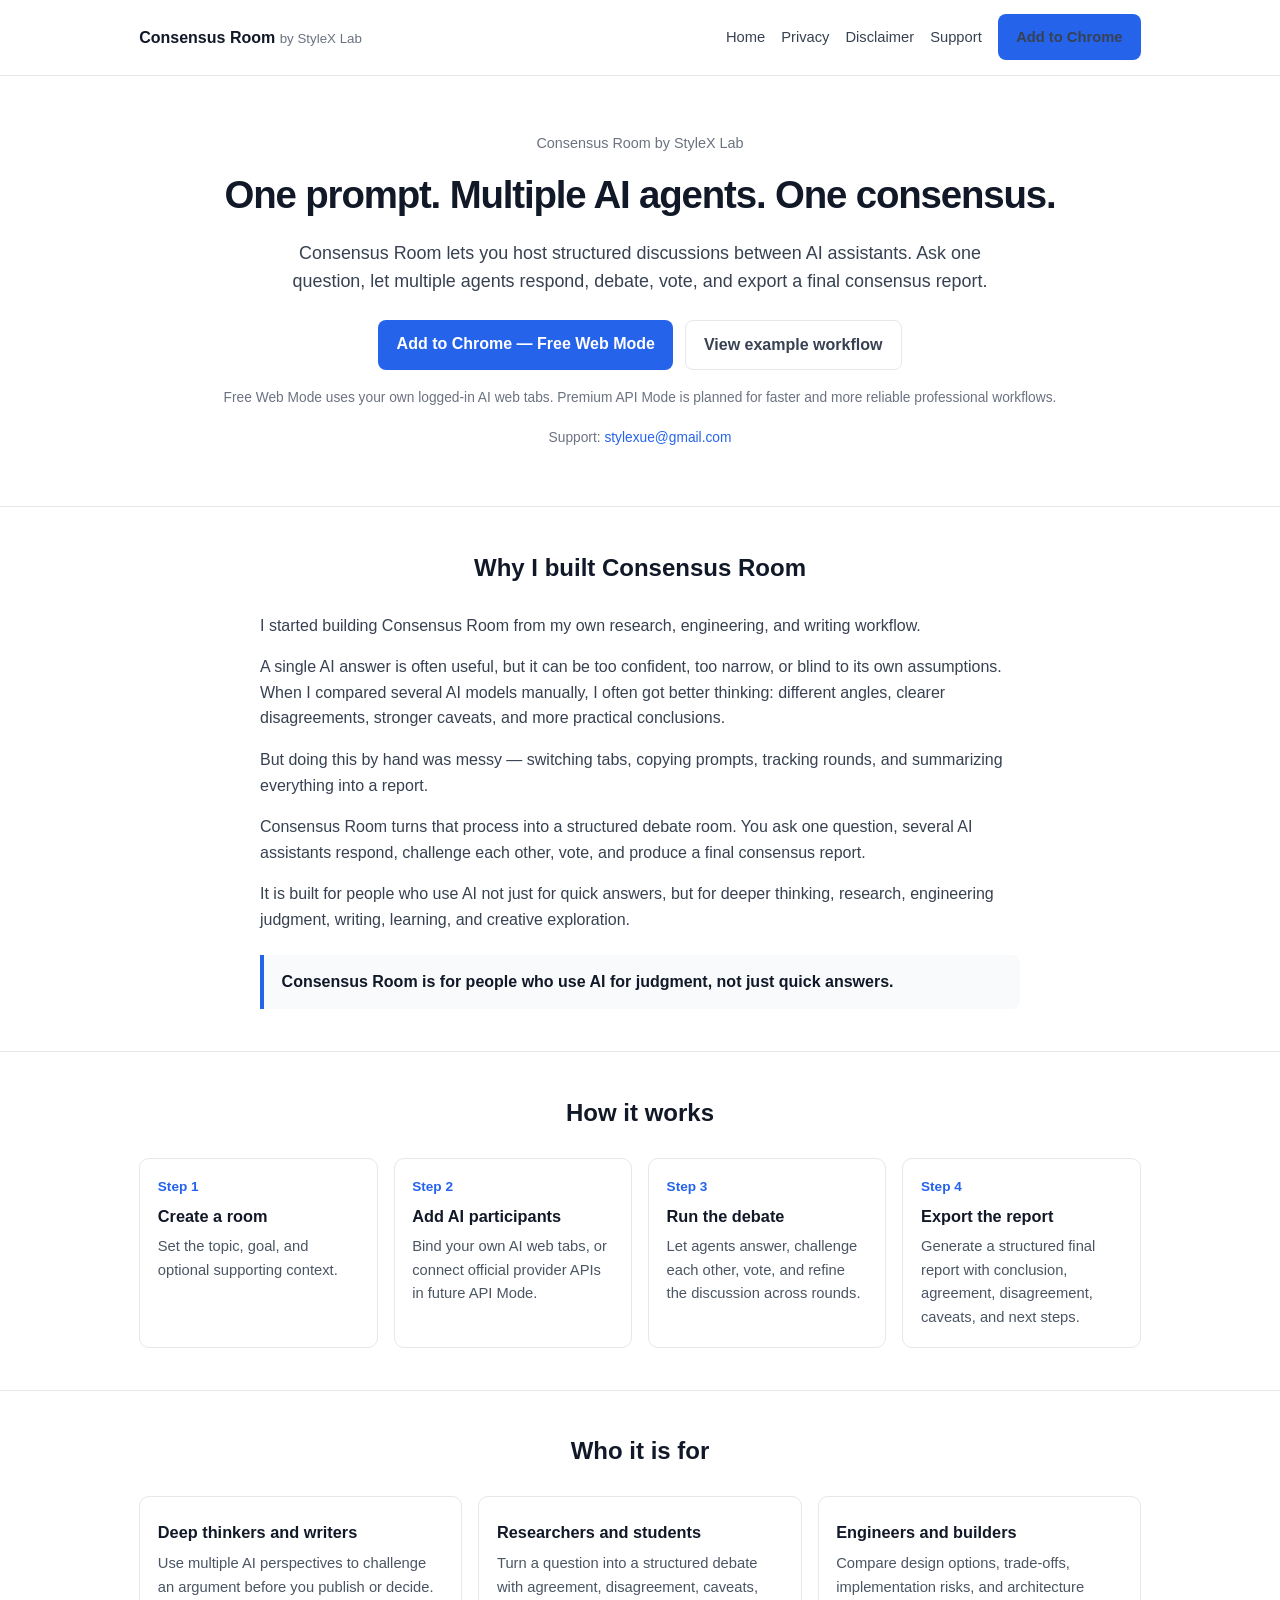
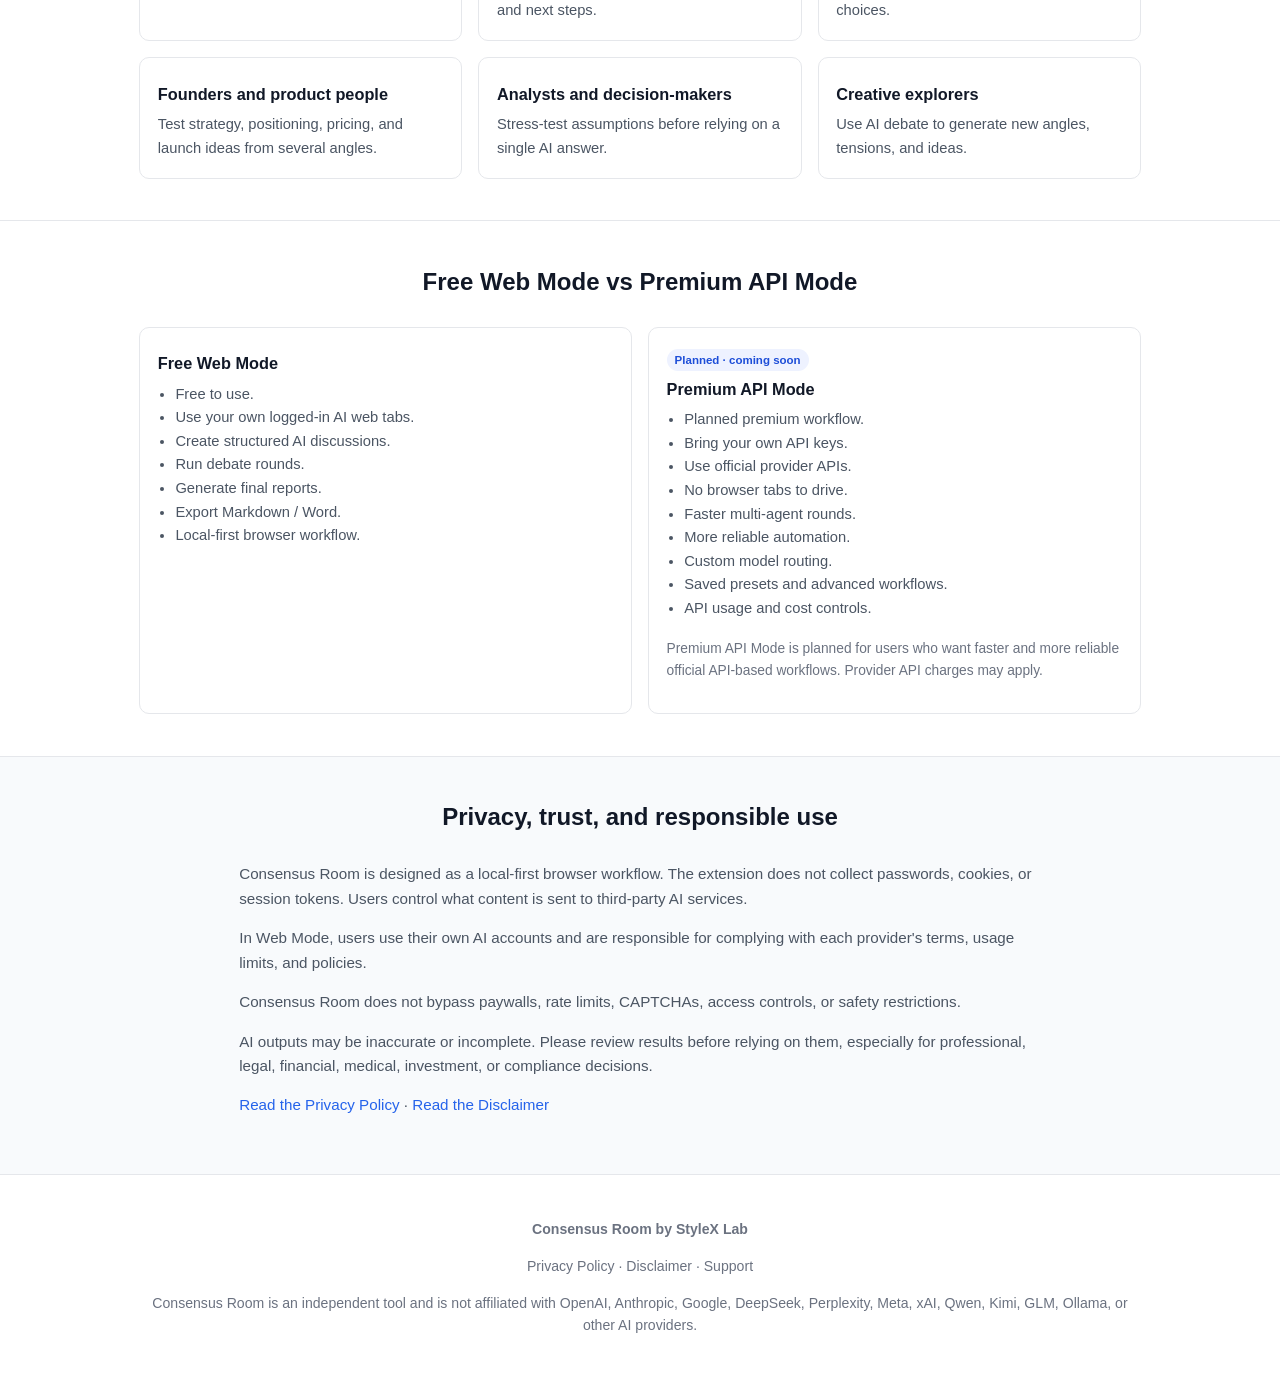
==== index.html @ a2f8353d "Add Consensus Room static homepage" ====
<!doctype html><html lang="en"><head><meta charset="utf-8"><meta name="viewport" content="width=device-width,initial-scale=1"><title>Consensus Room — One prompt. Multiple AI agents. One consensus.</title><meta name="description" content="Consensus Room lets you host structured discussions between AI assistants and export a final consensus report."><style>:root{--blue:#2563eb;--ink:#111827;--muted:#6b7280;--line:#e5e7eb;--bg:#f8fafc}*{box-sizing:border-box}body{font-family:-apple-system,BlinkMacSystemFont,'Segoe UI',Roboto,Arial,sans-serif;margin:0;color:var(--ink);background:#fff;line-height:1.6}.wrap{max-width:1040px;margin:0 auto;padding:0 1.2rem}a{color:var(--blue);text-decoration:none}.btn{display:inline-block;border-radius:8px;padding:.7rem 1.15rem;font-weight:650}.btn-primary{background:var(--blue);color:#fff}.btn-secondary{border:1px solid var(--line);color:#374151;background:#fff}header{border-bottom:1px solid var(--line);background:#fff;position:sticky;top:0;z-index:10}header .wrap{display:flex;justify-content:space-between;align-items:center;padding-top:.9rem;padding-bottom:.9rem}.brand{font-weight:750}.brand small{font-weight:400;color:var(--muted)}.nav{display:flex;gap:1rem;align-items:center}.nav a{font-size:.92rem;color:#374151}.hero{text-align:center;padding:3.5rem 0 2.7rem}.label{color:var(--muted);font-size:.9rem}.hero h1{font-size:2.4rem;letter-spacing:-.03em;margin:.6rem 0 .8rem}.sub{font-size:1.12rem;color:#374151;max-width:700px;margin:0 auto 1.5rem}.cta-row{display:flex;gap:.7rem;justify-content:center;flex-wrap:wrap}.fineprint{font-size:.86rem;color:var(--muted);margin-top:1.1rem}section{padding:2.6rem 0;border-top:1px solid var(--line)}h2{text-align:center;font-size:1.5rem;margin:0 0 1.6rem}.prose{max-width:760px;margin:0 auto}.prose p{color:#374151;margin:0 0 1rem}.highlight{border-left:4px solid var(--blue);background:var(--bg);padding:.9rem 1.1rem;border-radius:0 8px 8px 0;font-weight:650;max-width:760px;margin:1.4rem auto 0}.grid{display:grid;gap:1rem}.grid-4{grid-template-columns:repeat(4,1fr)}.grid-3{grid-template-columns:repeat(3,1fr)}.grid-2{grid-template-columns:repeat(2,1fr)}.card,.plan{border:1px solid var(--line);border-radius:10px;padding:1.1rem;background:#fff}.step{color:var(--blue);font-weight:750;font-size:.85rem}.card h3,.plan h3{margin:.3rem 0 .4rem;font-size:1.02rem}.card p{margin:0;color:#4b5563;font-size:.92rem}.plan ul{margin:.4rem 0 0;padding-left:1.1rem;color:#4b5563;font-size:.92rem}.tag{display:inline-block;font-size:.72rem;font-weight:750;padding:.12rem .5rem;border-radius:999px;background:#eef2ff;color:#1d4ed8}.trust{background:var(--bg)}.trust .wrap{max-width:840px}.trust p{color:#4b5563;font-size:.95rem}footer{border-top:1px solid var(--line);padding:1.8rem 0;color:var(--muted);font-size:.88rem;text-align:center}footer a{color:var(--muted)}@media(max-width:880px){.grid-4,.grid-3,.grid-2{grid-template-columns:1fr 1fr}.hero h1{font-size:1.9rem}}@media(max-width:560px){.grid-4,.grid-3,.grid-2{grid-template-columns:1fr}.nav a:not(.btn){display:none}}</style></head><body><header><div class="wrap"><div class="brand">Consensus Room <small>by StyleX Lab</small></div><nav class="nav"><a href="index.html#top">Home</a><a href="privacy.html">Privacy</a><a href="disclaimer.html">Disclaimer</a><a href="mailto:stylexue@gmail.com?subject=Consensus%20Room%20Support">Support</a><a class="btn btn-primary" href="#">Add to Chrome</a></nav></div></header><main id="top"><div class="hero"><div class="wrap"><div class="label">Consensus Room by StyleX Lab</div><h1>One prompt. Multiple AI agents. One consensus.</h1><p class="sub">Consensus Room lets you host structured discussions between AI assistants. Ask one question, let multiple agents respond, debate, vote, and export a final consensus report.</p><div class="cta-row"><a class="btn btn-primary" href="#">Add to Chrome — Free Web Mode</a><a class="btn btn-secondary" href="#plans">View example workflow</a></div><p class="fineprint">Free Web Mode uses your own logged-in AI web tabs. Premium API Mode is planned for faster and more reliable professional workflows.</p><p class="fineprint">Support: <a href="mailto:stylexue@gmail.com?subject=Consensus%20Room%20Support">stylexue@gmail.com</a></p></div></div><section id="why"><div class="wrap"><h2>Why I built Consensus Room</h2><div class="prose"><p>I started building Consensus Room from my own research, engineering, and writing workflow.</p><p>A single AI answer is often useful, but it can be too confident, too narrow, or blind to its own assumptions. When I compared several AI models manually, I often got better thinking: different angles, clearer disagreements, stronger caveats, and more practical conclusions.</p><p>But doing this by hand was messy — switching tabs, copying prompts, tracking rounds, and summarizing everything into a report.</p><p>Consensus Room turns that process into a structured debate room. You ask one question, several AI assistants respond, challenge each other, vote, and produce a final consensus report.</p><p>It is built for people who use AI not just for quick answers, but for deeper thinking, research, engineering judgment, writing, learning, and creative exploration.</p></div><p class="highlight">Consensus Room is for people who use AI for judgment, not just quick answers.</p></div></section><section id="how"><div class="wrap"><h2>How it works</h2><div class="grid grid-4"><div class="card"><div class="step">Step 1</div><h3>Create a room</h3><p>Set the topic, goal, and optional supporting context.</p></div><div class="card"><div class="step">Step 2</div><h3>Add AI participants</h3><p>Bind your own AI web tabs, or connect official provider APIs in future API Mode.</p></div><div class="card"><div class="step">Step 3</div><h3>Run the debate</h3><p>Let agents answer, challenge each other, vote, and refine the discussion across rounds.</p></div><div class="card"><div class="step">Step 4</div><h3>Export the report</h3><p>Generate a structured final report with conclusion, agreement, disagreement, caveats, and next steps.</p></div></div></div></section><section id="who"><div class="wrap"><h2>Who it is for</h2><div class="grid grid-3"><div class="card"><h3>Deep thinkers and writers</h3><p>Use multiple AI perspectives to challenge an argument before you publish or decide.</p></div><div class="card"><h3>Researchers and students</h3><p>Turn a question into a structured debate with agreement, disagreement, caveats, and next steps.</p></div><div class="card"><h3>Engineers and builders</h3><p>Compare design options, trade-offs, implementation risks, and architecture choices.</p></div><div class="card"><h3>Founders and product people</h3><p>Test strategy, positioning, pricing, and launch ideas from several angles.</p></div><div class="card"><h3>Analysts and decision-makers</h3><p>Stress-test assumptions before relying on a single AI answer.</p></div><div class="card"><h3>Creative explorers</h3><p>Use AI debate to generate new angles, tensions, and ideas.</p></div></div></div></section><section id="plans"><div class="wrap"><h2>Free Web Mode vs Premium API Mode</h2><div class="grid grid-2"><div class="plan"><h3>Free Web Mode</h3><ul><li>Free to use.</li><li>Use your own logged-in AI web tabs.</li><li>Create structured AI discussions.</li><li>Run debate rounds.</li><li>Generate final reports.</li><li>Export Markdown / Word.</li><li>Local-first browser workflow.</li></ul></div><div class="plan"><span class="tag">Planned · coming soon</span><h3>Premium API Mode</h3><ul><li>Planned premium workflow.</li><li>Bring your own API keys.</li><li>Use official provider APIs.</li><li>No browser tabs to drive.</li><li>Faster multi-agent rounds.</li><li>More reliable automation.</li><li>Custom model routing.</li><li>Saved presets and advanced workflows.</li><li>API usage and cost controls.</li></ul><p class="fineprint">Premium API Mode is planned for users who want faster and more reliable official API-based workflows. Provider API charges may apply.</p></div></div></div></section><section class="trust"><div class="wrap"><h2>Privacy, trust, and responsible use</h2><p>Consensus Room is designed as a local-first browser workflow. The extension does not collect passwords, cookies, or session tokens. Users control what content is sent to third-party AI services.</p><p>In Web Mode, users use their own AI accounts and are responsible for complying with each provider's terms, usage limits, and policies.</p><p>Consensus Room does not bypass paywalls, rate limits, CAPTCHAs, access controls, or safety restrictions.</p><p>AI outputs may be inaccurate or incomplete. Please review results before relying on them, especially for professional, legal, financial, medical, investment, or compliance decisions.</p><p><a href="privacy.html">Read the Privacy Policy</a> · <a href="disclaimer.html">Read the Disclaimer</a></p></div></section></main><footer><div class="wrap"><p><strong>Consensus Room by StyleX Lab</strong></p><p><a href="privacy.html">Privacy Policy</a> · <a href="disclaimer.html">Disclaimer</a> · <a href="mailto:stylexue@gmail.com?subject=Consensus%20Room%20Support">Support</a></p><p>Consensus Room is an independent tool and is not affiliated with OpenAI, Anthropic, Google, DeepSeek, Perplexity, Meta, xAI, Qwen, Kimi, GLM, Ollama, or other AI providers.</p></div></footer></body></html>
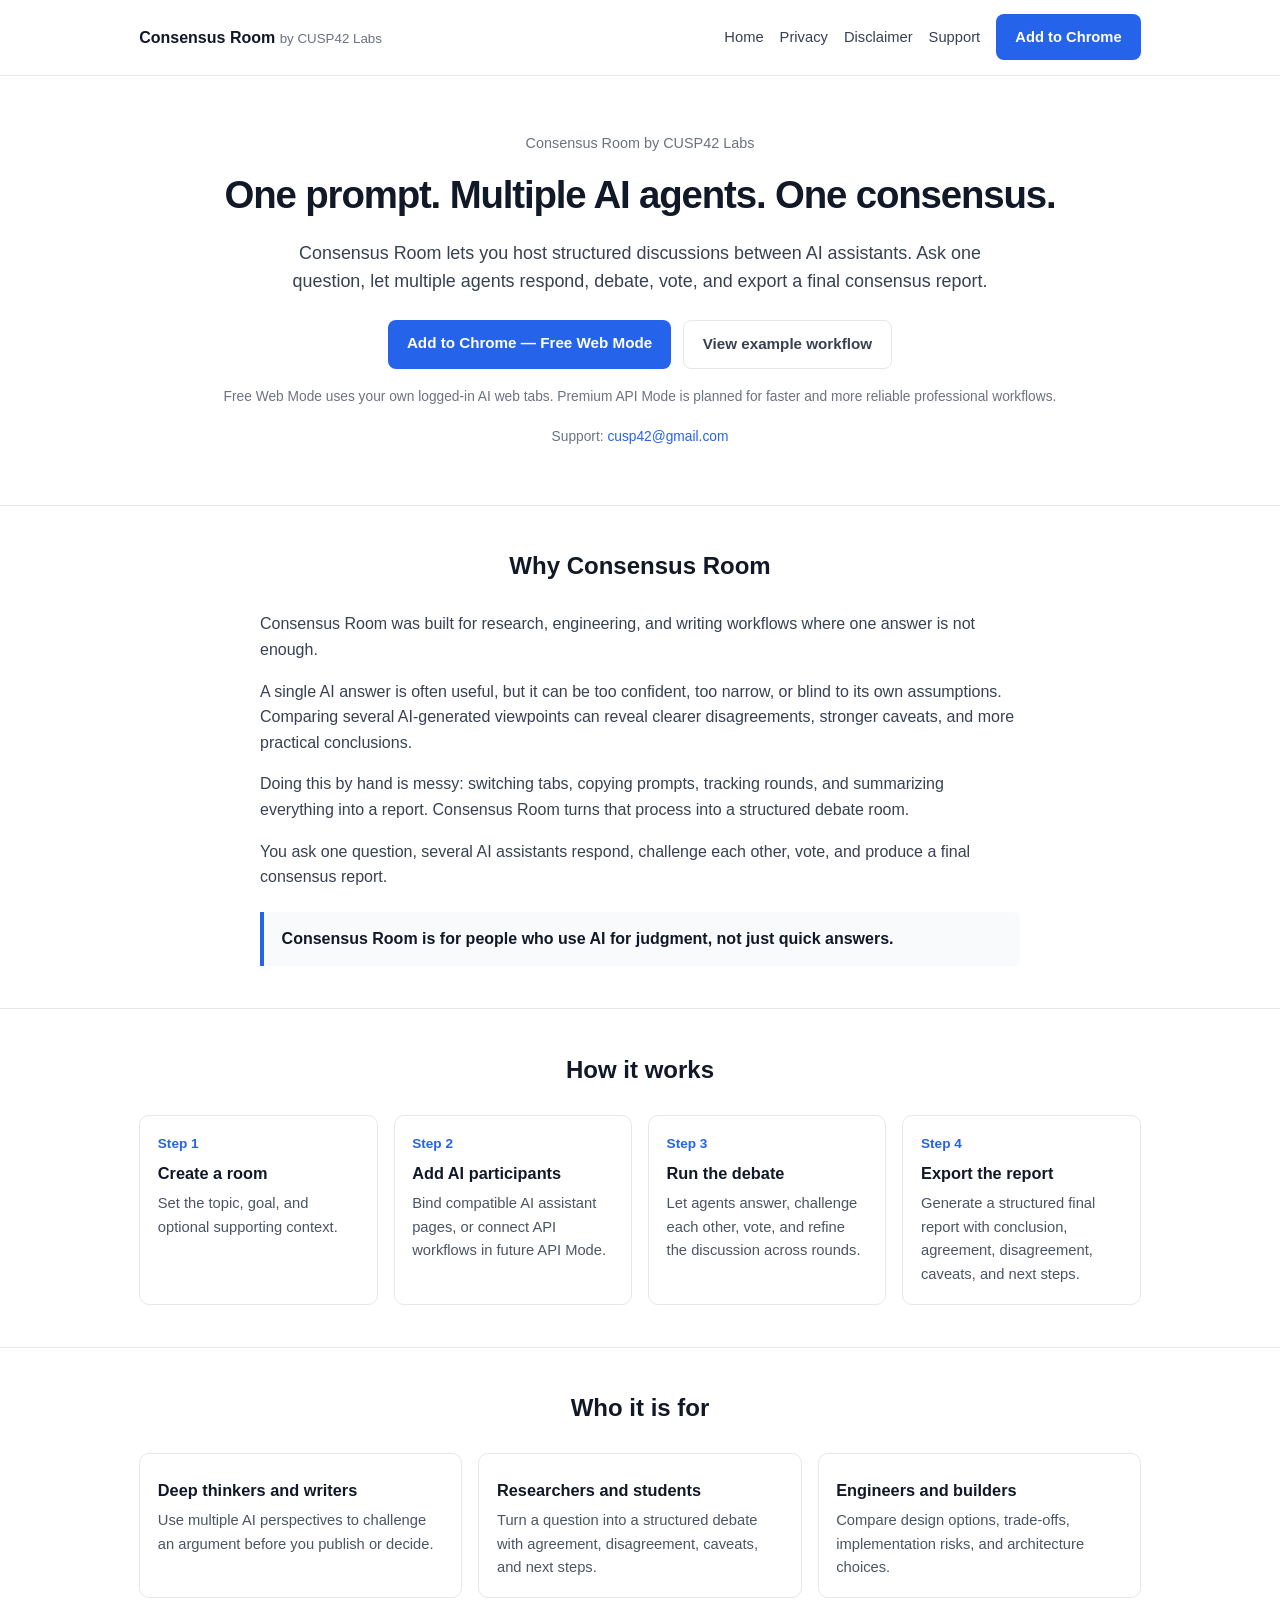
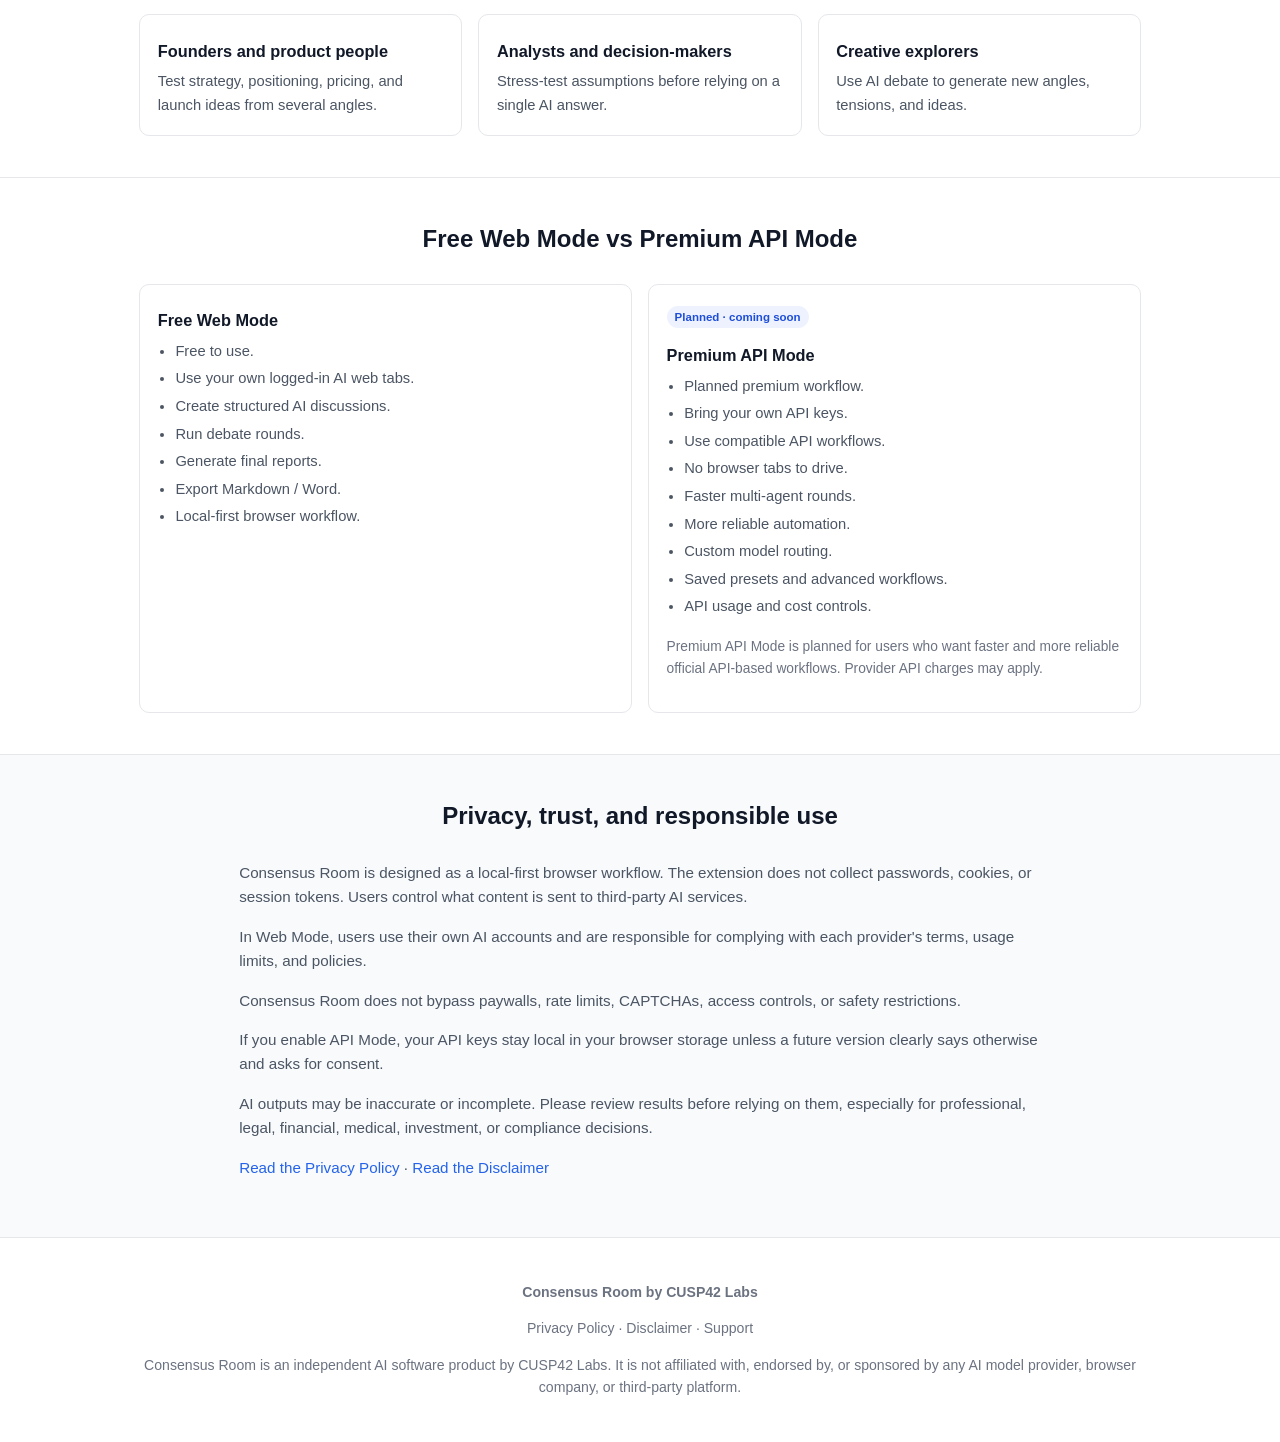
==== commit 431a5780: "Update landing page for CUSP42 Labs branding" ====
--- a/index.html
+++ b/index.html
@@ -1 +1 @@
-<!doctype html><html lang="en"><head><meta charset="utf-8"><meta name="viewport" content="width=device-width,initial-scale=1"><title>Consensus Room — One prompt. Multiple AI agents. One consensus.</title><meta name="description" content="Consensus Room lets you host structured discussions between AI assistants and export a final consensus report."><style>:root{--blue:#2563eb;--ink:#111827;--muted:#6b7280;--line:#e5e7eb;--bg:#f8fafc}*{box-sizing:border-box}body{font-family:-apple-system,BlinkMacSystemFont,'Segoe UI',Roboto,Arial,sans-serif;margin:0;color:var(--ink);background:#fff;line-height:1.6}.wrap{max-width:1040px;margin:0 auto;padding:0 1.2rem}a{color:var(--blue);text-decoration:none}.btn{display:inline-block;border-radius:8px;padding:.7rem 1.15rem;font-weight:650}.btn-primary{background:var(--blue);color:#fff}.btn-secondary{border:1px solid var(--line);color:#374151;background:#fff}header{border-bottom:1px solid var(--line);background:#fff;position:sticky;top:0;z-index:10}header .wrap{display:flex;justify-content:space-between;align-items:center;padding-top:.9rem;padding-bottom:.9rem}.brand{font-weight:750}.brand small{font-weight:400;color:var(--muted)}.nav{display:flex;gap:1rem;align-items:center}.nav a{font-size:.92rem;color:#374151}.hero{text-align:center;padding:3.5rem 0 2.7rem}.label{color:var(--muted);font-size:.9rem}.hero h1{font-size:2.4rem;letter-spacing:-.03em;margin:.6rem 0 .8rem}.sub{font-size:1.12rem;color:#374151;max-width:700px;margin:0 auto 1.5rem}.cta-row{display:flex;gap:.7rem;justify-content:center;flex-wrap:wrap}.fineprint{font-size:.86rem;color:var(--muted);margin-top:1.1rem}section{padding:2.6rem 0;border-top:1px solid var(--line)}h2{text-align:center;font-size:1.5rem;margin:0 0 1.6rem}.prose{max-width:760px;margin:0 auto}.prose p{color:#374151;margin:0 0 1rem}.highlight{border-left:4px solid var(--blue);background:var(--bg);padding:.9rem 1.1rem;border-radius:0 8px 8px 0;font-weight:650;max-width:760px;margin:1.4rem auto 0}.grid{display:grid;gap:1rem}.grid-4{grid-template-columns:repeat(4,1fr)}.grid-3{grid-template-columns:repeat(3,1fr)}.grid-2{grid-template-columns:repeat(2,1fr)}.card,.plan{border:1px solid var(--line);border-radius:10px;padding:1.1rem;background:#fff}.step{color:var(--blue);font-weight:750;font-size:.85rem}.card h3,.plan h3{margin:.3rem 0 .4rem;font-size:1.02rem}.card p{margin:0;color:#4b5563;font-size:.92rem}.plan ul{margin:.4rem 0 0;padding-left:1.1rem;color:#4b5563;font-size:.92rem}.tag{display:inline-block;font-size:.72rem;font-weight:750;padding:.12rem .5rem;border-radius:999px;background:#eef2ff;color:#1d4ed8}.trust{background:var(--bg)}.trust .wrap{max-width:840px}.trust p{color:#4b5563;font-size:.95rem}footer{border-top:1px solid var(--line);padding:1.8rem 0;color:var(--muted);font-size:.88rem;text-align:center}footer a{color:var(--muted)}@media(max-width:880px){.grid-4,.grid-3,.grid-2{grid-template-columns:1fr 1fr}.hero h1{font-size:1.9rem}}@media(max-width:560px){.grid-4,.grid-3,.grid-2{grid-template-columns:1fr}.nav a:not(.btn){display:none}}</style></head><body><header><div class="wrap"><div class="brand">Consensus Room <small>by StyleX Lab</small></div><nav class="nav"><a href="index.html#top">Home</a><a href="privacy.html">Privacy</a><a href="disclaimer.html">Disclaimer</a><a href="mailto:stylexue@gmail.com?subject=Consensus%20Room%20Support">Support</a><a class="btn btn-primary" href="#">Add to Chrome</a></nav></div></header><main id="top"><div class="hero"><div class="wrap"><div class="label">Consensus Room by StyleX Lab</div><h1>One prompt. Multiple AI agents. One consensus.</h1><p class="sub">Consensus Room lets you host structured discussions between AI assistants. Ask one question, let multiple agents respond, debate, vote, and export a final consensus report.</p><div class="cta-row"><a class="btn btn-primary" href="#">Add to Chrome — Free Web Mode</a><a class="btn btn-secondary" href="#plans">View example workflow</a></div><p class="fineprint">Free Web Mode uses your own logged-in AI web tabs. Premium API Mode is planned for faster and more reliable professional workflows.</p><p class="fineprint">Support: <a href="mailto:stylexue@gmail.com?subject=Consensus%20Room%20Support">stylexue@gmail.com</a></p></div></div><section id="why"><div class="wrap"><h2>Why I built Consensus Room</h2><div class="prose"><p>I started building Consensus Room from my own research, engineering, and writing workflow.</p><p>A single AI answer is often useful, but it can be too confident, too narrow, or blind to its own assumptions. When I compared several AI models manually, I often got better thinking: different angles, clearer disagreements, stronger caveats, and more practical conclusions.</p><p>But doing this by hand was messy — switching tabs, copying prompts, tracking rounds, and summarizing everything into a report.</p><p>Consensus Room turns that process into a structured debate room. You ask one question, several AI assistants respond, challenge each other, vote, and produce a final consensus report.</p><p>It is built for people who use AI not just for quick answers, but for deeper thinking, research, engineering judgment, writing, learning, and creative exploration.</p></div><p class="highlight">Consensus Room is for people who use AI for judgment, not just quick answers.</p></div></section><section id="how"><div class="wrap"><h2>How it works</h2><div class="grid grid-4"><div class="card"><div class="step">Step 1</div><h3>Create a room</h3><p>Set the topic, goal, and optional supporting context.</p></div><div class="card"><div class="step">Step 2</div><h3>Add AI participants</h3><p>Bind your own AI web tabs, or connect official provider APIs in future API Mode.</p></div><div class="card"><div class="step">Step 3</div><h3>Run the debate</h3><p>Let agents answer, challenge each other, vote, and refine the discussion across rounds.</p></div><div class="card"><div class="step">Step 4</div><h3>Export the report</h3><p>Generate a structured final report with conclusion, agreement, disagreement, caveats, and next steps.</p></div></div></div></section><section id="who"><div class="wrap"><h2>Who it is for</h2><div class="grid grid-3"><div class="card"><h3>Deep thinkers and writers</h3><p>Use multiple AI perspectives to challenge an argument before you publish or decide.</p></div><div class="card"><h3>Researchers and students</h3><p>Turn a question into a structured debate with agreement, disagreement, caveats, and next steps.</p></div><div class="card"><h3>Engineers and builders</h3><p>Compare design options, trade-offs, implementation risks, and architecture choices.</p></div><div class="card"><h3>Founders and product people</h3><p>Test strategy, positioning, pricing, and launch ideas from several angles.</p></div><div class="card"><h3>Analysts and decision-makers</h3><p>Stress-test assumptions before relying on a single AI answer.</p></div><div class="card"><h3>Creative explorers</h3><p>Use AI debate to generate new angles, tensions, and ideas.</p></div></div></div></section><section id="plans"><div class="wrap"><h2>Free Web Mode vs Premium API Mode</h2><div class="grid grid-2"><div class="plan"><h3>Free Web Mode</h3><ul><li>Free to use.</li><li>Use your own logged-in AI web tabs.</li><li>Create structured AI discussions.</li><li>Run debate rounds.</li><li>Generate final reports.</li><li>Export Markdown / Word.</li><li>Local-first browser workflow.</li></ul></div><div class="plan"><span class="tag">Planned · coming soon</span><h3>Premium API Mode</h3><ul><li>Planned premium workflow.</li><li>Bring your own API keys.</li><li>Use official provider APIs.</li><li>No browser tabs to drive.</li><li>Faster multi-agent rounds.</li><li>More reliable automation.</li><li>Custom model routing.</li><li>Saved presets and advanced workflows.</li><li>API usage and cost controls.</li></ul><p class="fineprint">Premium API Mode is planned for users who want faster and more reliable official API-based workflows. Provider API charges may apply.</p></div></div></div></section><section class="trust"><div class="wrap"><h2>Privacy, trust, and responsible use</h2><p>Consensus Room is designed as a local-first browser workflow. The extension does not collect passwords, cookies, or session tokens. Users control what content is sent to third-party AI services.</p><p>In Web Mode, users use their own AI accounts and are responsible for complying with each provider's terms, usage limits, and policies.</p><p>Consensus Room does not bypass paywalls, rate limits, CAPTCHAs, access controls, or safety restrictions.</p><p>AI outputs may be inaccurate or incomplete. Please review results before relying on them, especially for professional, legal, financial, medical, investment, or compliance decisions.</p><p><a href="privacy.html">Read the Privacy Policy</a> · <a href="disclaimer.html">Read the Disclaimer</a></p></div></section></main><footer><div class="wrap"><p><strong>Consensus Room by StyleX Lab</strong></p><p><a href="privacy.html">Privacy Policy</a> · <a href="disclaimer.html">Disclaimer</a> · <a href="mailto:stylexue@gmail.com?subject=Consensus%20Room%20Support">Support</a></p><p>Consensus Room is an independent tool and is not affiliated with OpenAI, Anthropic, Google, DeepSeek, Perplexity, Meta, xAI, Qwen, Kimi, GLM, Ollama, or other AI providers.</p></div></footer></body></html>+<!doctype html><html lang="en"><head><meta charset="utf-8"><meta name="viewport" content="width=device-width,initial-scale=1"><title>Consensus Room — One prompt. Multiple AI agents. One consensus.</title><meta name="description" content="Consensus Room lets you host structured discussions between AI assistants and export a final consensus report."><style>:root{--blue:#2563eb;--blue-dark:#1d4ed8;--ink:#111827;--muted:#6b7280;--line:#e5e7eb;--bg:#f8fafc}*{box-sizing:border-box}body{font-family:-apple-system,BlinkMacSystemFont,"Segoe UI",Roboto,Arial,sans-serif;margin:0;color:var(--ink);background:#fff;line-height:1.6}.wrap{max-width:1040px;margin:0 auto;padding:0 1.2rem}a{color:var(--blue);text-decoration:none}.btn{display:inline-block;border-radius:8px;padding:.7rem 1.2rem;font-weight:650;font-size:.95rem}.btn-primary{background:var(--blue);color:#fff}.btn-primary:hover{background:var(--blue-dark)}.btn-secondary{background:#fff;color:#374151;border:1px solid var(--line)}.btn-secondary:hover{background:var(--bg)}header{border-bottom:1px solid var(--line);background:#fff;position:sticky;top:0;z-index:10}header .wrap{display:flex;align-items:center;justify-content:space-between;padding-top:.9rem;padding-bottom:.9rem}.brand{font-weight:750}.brand small{font-weight:400;color:var(--muted)}.nav{display:flex;gap:1rem;align-items:center}.nav a{font-size:.92rem;color:#374151}.nav a:hover{color:var(--blue)}.nav a.btn{color:#fff}.hero{text-align:center;padding:3.5rem 0 2.7rem}.label{color:var(--muted);font-size:.9rem}.hero h1{font-size:2.4rem;letter-spacing:-.03em;margin:.6rem 0 .8rem}.sub{font-size:1.12rem;color:#374151;max-width:700px;margin:0 auto 1.5rem}.cta-row{display:flex;gap:.7rem;justify-content:center;flex-wrap:wrap}.fineprint{font-size:.86rem;color:var(--muted);margin-top:1.1rem}section{padding:2.6rem 0;border-top:1px solid var(--line)}h2{text-align:center;font-size:1.5rem;margin:0 0 1.6rem}.prose{max-width:760px;margin:0 auto}.prose p{color:#374151;margin:0 0 1rem}.highlight{border-left:4px solid var(--blue);background:var(--bg);padding:.9rem 1.1rem;border-radius:0 8px 8px 0;font-weight:650;max-width:760px;margin:1.4rem auto 0}.grid{display:grid;gap:1rem}.grid-4{grid-template-columns:repeat(4,1fr)}.grid-3{grid-template-columns:repeat(3,1fr)}.grid-2{grid-template-columns:repeat(2,1fr)}.card,.plan{border:1px solid var(--line);border-radius:10px;padding:1.1rem;background:#fff}.step{color:var(--blue);font-weight:750;font-size:.85rem}.card h3,.plan h3{margin:.3rem 0 .4rem;font-size:1.02rem}.card p{margin:0;color:#4b5563;font-size:.92rem}.plan ul{margin:.4rem 0 0;padding-left:1.1rem;color:#4b5563;font-size:.92rem}.plan li{margin:.25rem 0}.tag{display:inline-block;font-size:.72rem;font-weight:750;padding:.12rem .5rem;border-radius:999px;background:#eef2ff;color:#1d4ed8;margin-bottom:.6rem}.trust{background:var(--bg)}.trust .wrap{max-width:840px}.trust p{color:#4b5563;font-size:.95rem}footer{border-top:1px solid var(--line);padding:1.8rem 0;color:var(--muted);font-size:.88rem;text-align:center}footer a{color:var(--muted)}footer a:hover{color:var(--blue)}@media(max-width:880px){.grid-4,.grid-3,.grid-2{grid-template-columns:1fr 1fr}.hero h1{font-size:1.9rem}}@media(max-width:560px){.grid-4,.grid-3,.grid-2{grid-template-columns:1fr}.nav a:not(.btn){display:none}}</style></head><body><header><div class="wrap"><div class="brand">Consensus Room <small>by CUSP42 Labs</small></div><nav class="nav"><a href="#top">Home</a><a href="privacy.html">Privacy</a><a href="disclaimer.html">Disclaimer</a><a href="mailto:cusp42@gmail.com?subject=Consensus%20Room%20Support">Support</a><a class="btn btn-primary" href="#">Add to Chrome</a></nav></div></header><main id="top"><div class="hero"><div class="wrap"><div class="label">Consensus Room by CUSP42 Labs</div><h1>One prompt. Multiple AI agents. One consensus.</h1><p class="sub">Consensus Room lets you host structured discussions between AI assistants. Ask one question, let multiple agents respond, debate, vote, and export a final consensus report.</p><div class="cta-row"><a class="btn btn-primary" href="#">Add to Chrome — Free Web Mode</a><a class="btn btn-secondary" href="#example">View example workflow</a></div><p class="fineprint">Free Web Mode uses your own logged-in AI web tabs. Premium API Mode is planned for faster and more reliable professional workflows.</p><p class="fineprint">Support: <a href="mailto:cusp42@gmail.com?subject=Consensus%20Room%20Support">cusp42@gmail.com</a></p></div></div><section id="why"><div class="wrap"><h2>Why Consensus Room</h2><div class="prose"><p>Consensus Room was built for research, engineering, and writing workflows where one answer is not enough.</p><p>A single AI answer is often useful, but it can be too confident, too narrow, or blind to its own assumptions. Comparing several AI-generated viewpoints can reveal clearer disagreements, stronger caveats, and more practical conclusions.</p><p>Doing this by hand is messy: switching tabs, copying prompts, tracking rounds, and summarizing everything into a report. Consensus Room turns that process into a structured debate room.</p><p>You ask one question, several AI assistants respond, challenge each other, vote, and produce a final consensus report.</p></div><p class="highlight">Consensus Room is for people who use AI for judgment, not just quick answers.</p></div></section><section id="how"><div class="wrap"><h2>How it works</h2><div class="grid grid-4"><div class="card"><div class="step">Step 1</div><h3>Create a room</h3><p>Set the topic, goal, and optional supporting context.</p></div><div class="card"><div class="step">Step 2</div><h3>Add AI participants</h3><p>Bind compatible AI assistant pages, or connect API workflows in future API Mode.</p></div><div class="card"><div class="step">Step 3</div><h3>Run the debate</h3><p>Let agents answer, challenge each other, vote, and refine the discussion across rounds.</p></div><div class="card"><div class="step">Step 4</div><h3>Export the report</h3><p>Generate a structured final report with conclusion, agreement, disagreement, caveats, and next steps.</p></div></div></div></section><section id="who"><div class="wrap"><h2>Who it is for</h2><div class="grid grid-3"><div class="card"><h3>Deep thinkers and writers</h3><p>Use multiple AI perspectives to challenge an argument before you publish or decide.</p></div><div class="card"><h3>Researchers and students</h3><p>Turn a question into a structured debate with agreement, disagreement, caveats, and next steps.</p></div><div class="card"><h3>Engineers and builders</h3><p>Compare design options, trade-offs, implementation risks, and architecture choices.</p></div><div class="card"><h3>Founders and product people</h3><p>Test strategy, positioning, pricing, and launch ideas from several angles.</p></div><div class="card"><h3>Analysts and decision-makers</h3><p>Stress-test assumptions before relying on a single AI answer.</p></div><div class="card"><h3>Creative explorers</h3><p>Use AI debate to generate new angles, tensions, and ideas.</p></div></div></div></section><section id="example"><div class="wrap"><h2>Free Web Mode vs Premium API Mode</h2><div class="grid grid-2"><div class="plan"><h3>Free Web Mode</h3><ul><li>Free to use.</li><li>Use your own logged-in AI web tabs.</li><li>Create structured AI discussions.</li><li>Run debate rounds.</li><li>Generate final reports.</li><li>Export Markdown / Word.</li><li>Local-first browser workflow.</li></ul></div><div class="plan"><span class="tag">Planned · coming soon</span><h3>Premium API Mode</h3><ul><li>Planned premium workflow.</li><li>Bring your own API keys.</li><li>Use compatible API workflows.</li><li>No browser tabs to drive.</li><li>Faster multi-agent rounds.</li><li>More reliable automation.</li><li>Custom model routing.</li><li>Saved presets and advanced workflows.</li><li>API usage and cost controls.</li></ul><p class="fineprint">Premium API Mode is planned for users who want faster and more reliable official API-based workflows. Provider API charges may apply.</p></div></div></div></section><section class="trust"><div class="wrap"><h2>Privacy, trust, and responsible use</h2><p>Consensus Room is designed as a local-first browser workflow. The extension does not collect passwords, cookies, or session tokens. Users control what content is sent to third-party AI services.</p><p>In Web Mode, users use their own AI accounts and are responsible for complying with each provider's terms, usage limits, and policies.</p><p>Consensus Room does not bypass paywalls, rate limits, CAPTCHAs, access controls, or safety restrictions.</p><p>If you enable API Mode, your API keys stay local in your browser storage unless a future version clearly says otherwise and asks for consent.</p><p>AI outputs may be inaccurate or incomplete. Please review results before relying on them, especially for professional, legal, financial, medical, investment, or compliance decisions.</p><p><a href="privacy.html">Read the Privacy Policy</a> · <a href="disclaimer.html">Read the Disclaimer</a></p></div></section></main><footer><div class="wrap"><p><strong>Consensus Room by CUSP42 Labs</strong></p><p><a href="privacy.html">Privacy Policy</a> · <a href="disclaimer.html">Disclaimer</a> · <a href="mailto:cusp42@gmail.com?subject=Consensus%20Room%20Support">Support</a></p><p>Consensus Room is an independent AI software product by CUSP42 Labs. It is not affiliated with, endorsed by, or sponsored by any AI model provider, browser company, or third-party platform.</p></div></footer></body></html>
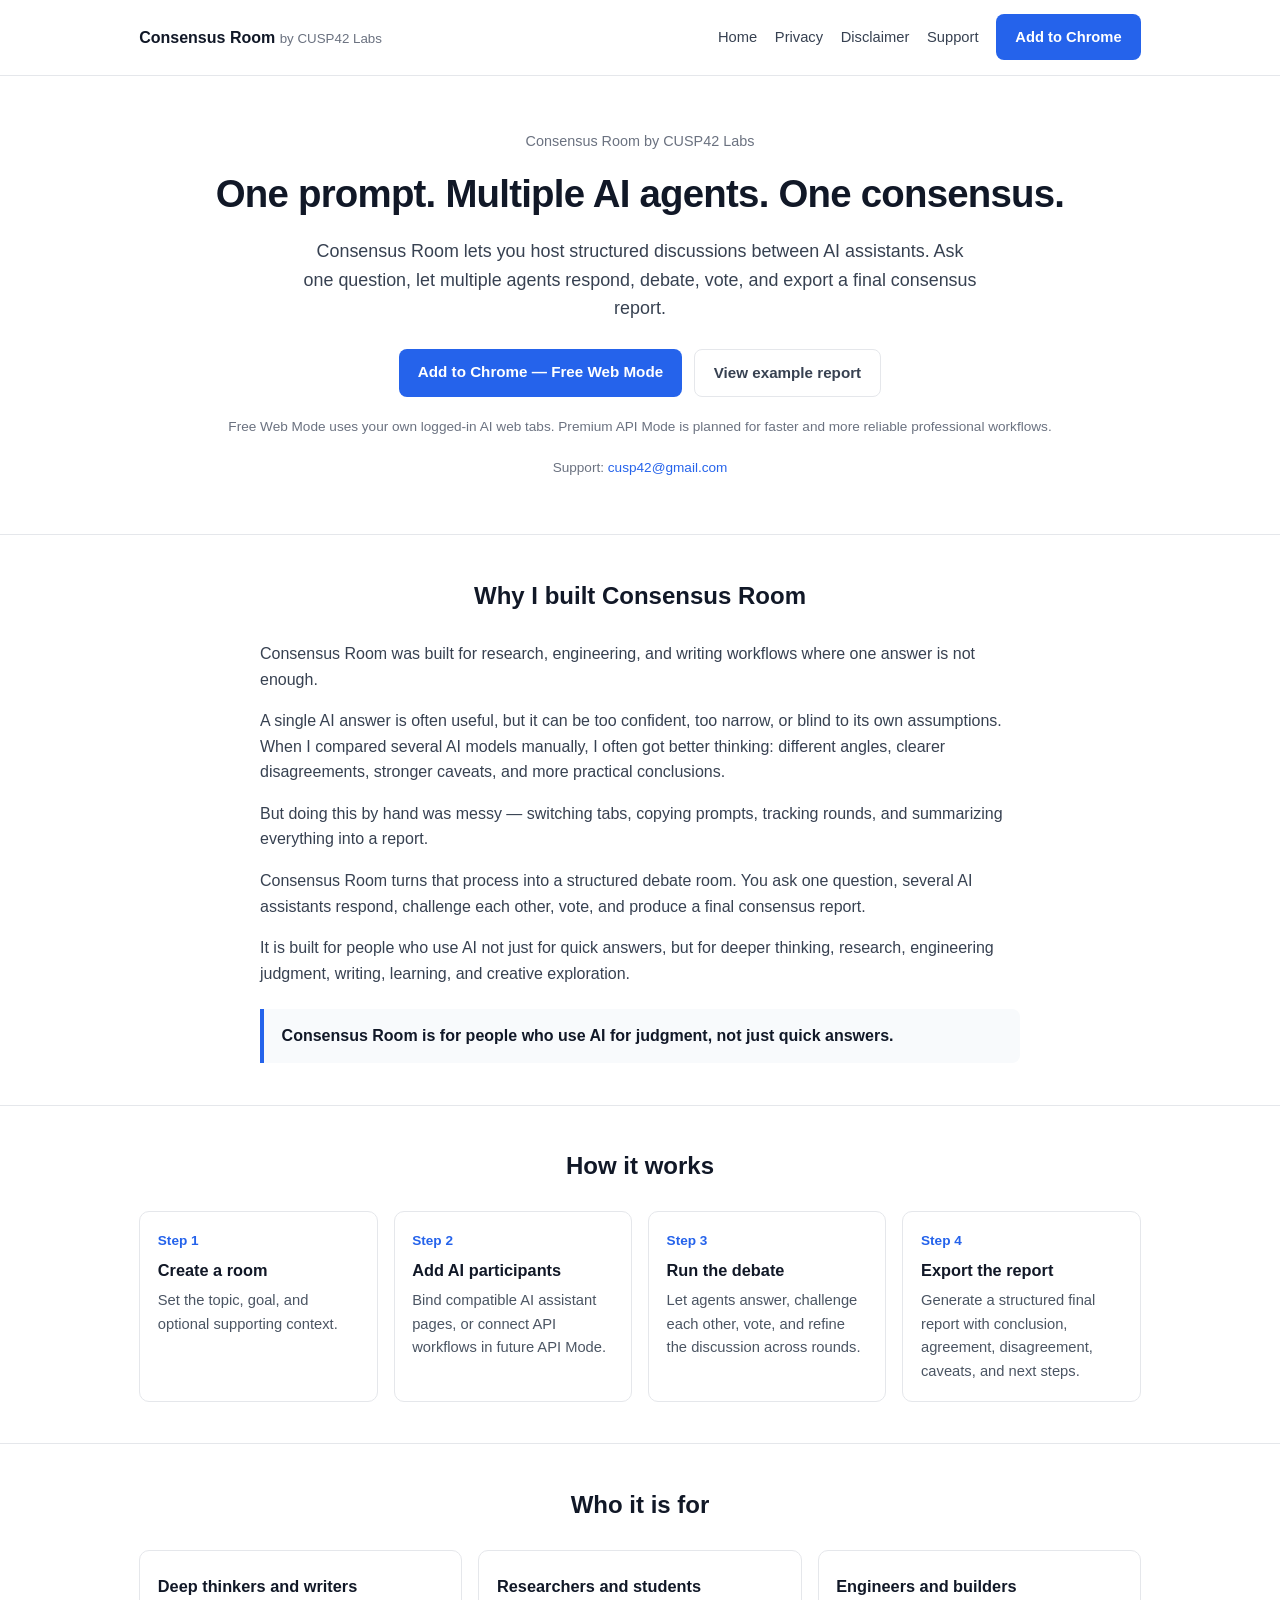
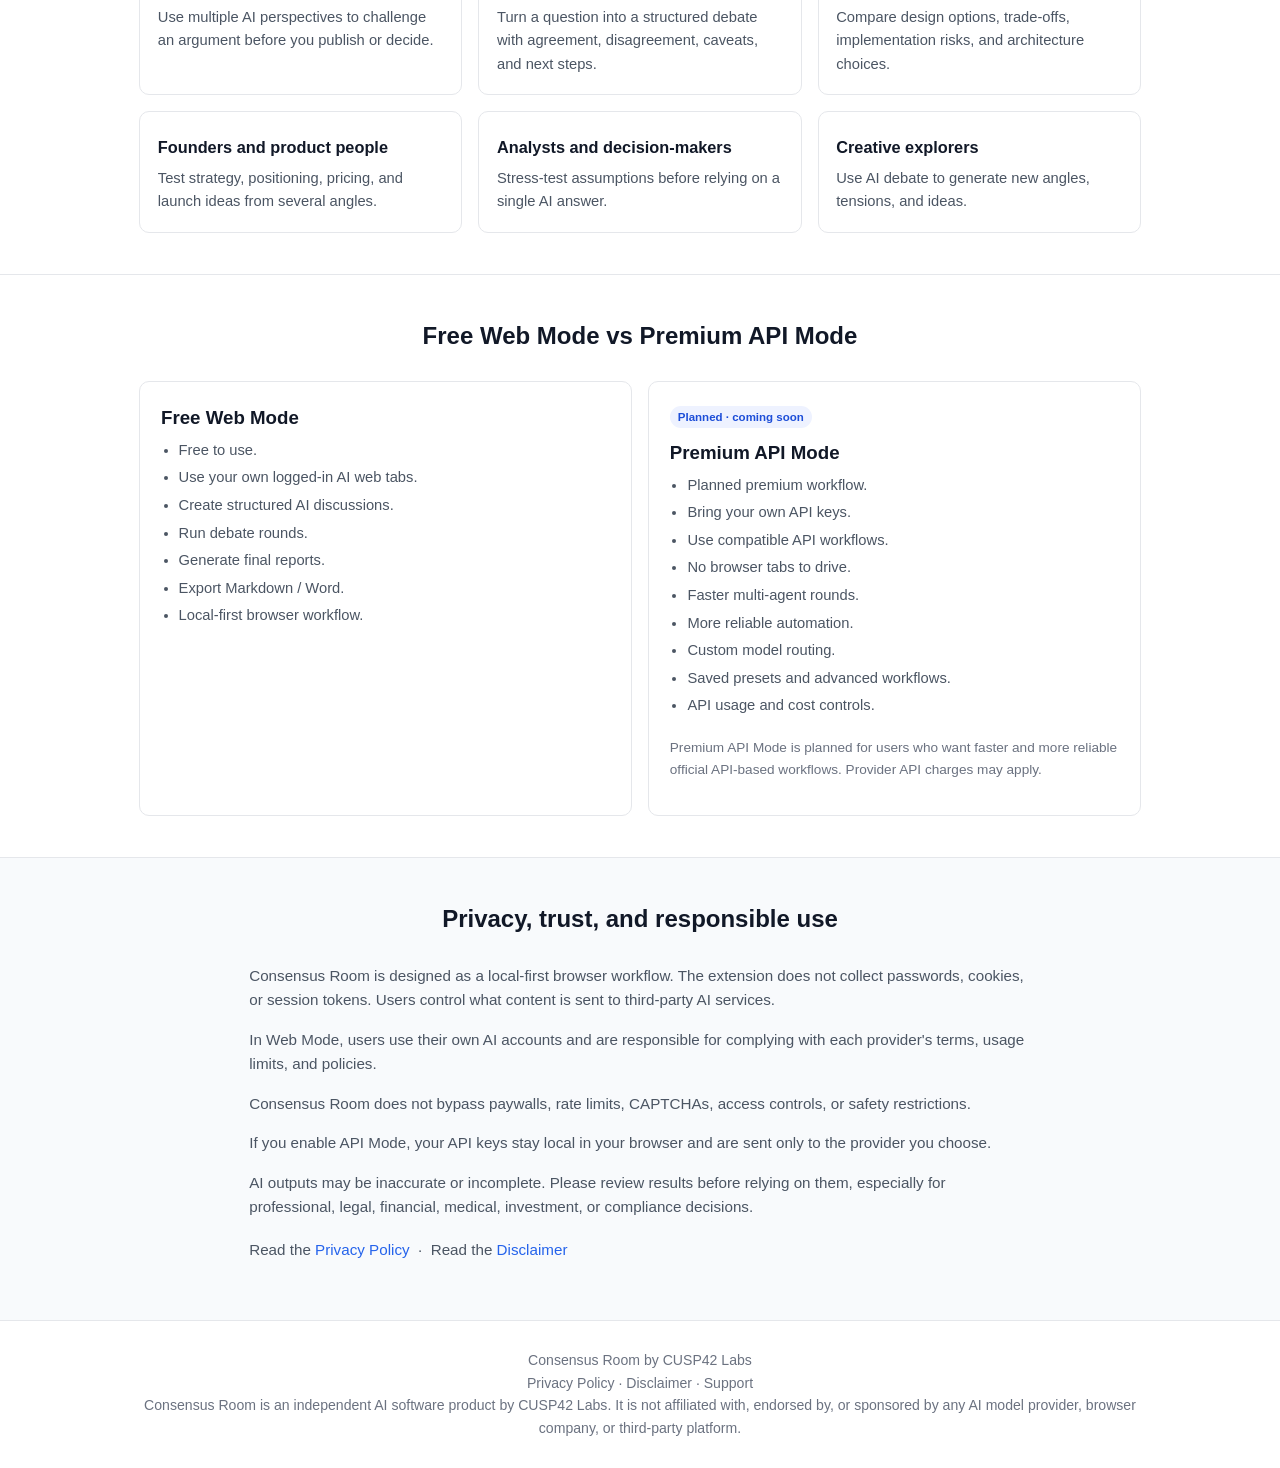
==== commit c42c6e71: "Add files via upload" ====
--- a/index.html
+++ b/index.html
@@ -1 +1,238 @@
-<!doctype html><html lang="en"><head><meta charset="utf-8"><meta name="viewport" content="width=device-width,initial-scale=1"><title>Consensus Room — One prompt. Multiple AI agents. One consensus.</title><meta name="description" content="Consensus Room lets you host structured discussions between AI assistants and export a final consensus report."><style>:root{--blue:#2563eb;--blue-dark:#1d4ed8;--ink:#111827;--muted:#6b7280;--line:#e5e7eb;--bg:#f8fafc}*{box-sizing:border-box}body{font-family:-apple-system,BlinkMacSystemFont,"Segoe UI",Roboto,Arial,sans-serif;margin:0;color:var(--ink);background:#fff;line-height:1.6}.wrap{max-width:1040px;margin:0 auto;padding:0 1.2rem}a{color:var(--blue);text-decoration:none}.btn{display:inline-block;border-radius:8px;padding:.7rem 1.2rem;font-weight:650;font-size:.95rem}.btn-primary{background:var(--blue);color:#fff}.btn-primary:hover{background:var(--blue-dark)}.btn-secondary{background:#fff;color:#374151;border:1px solid var(--line)}.btn-secondary:hover{background:var(--bg)}header{border-bottom:1px solid var(--line);background:#fff;position:sticky;top:0;z-index:10}header .wrap{display:flex;align-items:center;justify-content:space-between;padding-top:.9rem;padding-bottom:.9rem}.brand{font-weight:750}.brand small{font-weight:400;color:var(--muted)}.nav{display:flex;gap:1rem;align-items:center}.nav a{font-size:.92rem;color:#374151}.nav a:hover{color:var(--blue)}.nav a.btn{color:#fff}.hero{text-align:center;padding:3.5rem 0 2.7rem}.label{color:var(--muted);font-size:.9rem}.hero h1{font-size:2.4rem;letter-spacing:-.03em;margin:.6rem 0 .8rem}.sub{font-size:1.12rem;color:#374151;max-width:700px;margin:0 auto 1.5rem}.cta-row{display:flex;gap:.7rem;justify-content:center;flex-wrap:wrap}.fineprint{font-size:.86rem;color:var(--muted);margin-top:1.1rem}section{padding:2.6rem 0;border-top:1px solid var(--line)}h2{text-align:center;font-size:1.5rem;margin:0 0 1.6rem}.prose{max-width:760px;margin:0 auto}.prose p{color:#374151;margin:0 0 1rem}.highlight{border-left:4px solid var(--blue);background:var(--bg);padding:.9rem 1.1rem;border-radius:0 8px 8px 0;font-weight:650;max-width:760px;margin:1.4rem auto 0}.grid{display:grid;gap:1rem}.grid-4{grid-template-columns:repeat(4,1fr)}.grid-3{grid-template-columns:repeat(3,1fr)}.grid-2{grid-template-columns:repeat(2,1fr)}.card,.plan{border:1px solid var(--line);border-radius:10px;padding:1.1rem;background:#fff}.step{color:var(--blue);font-weight:750;font-size:.85rem}.card h3,.plan h3{margin:.3rem 0 .4rem;font-size:1.02rem}.card p{margin:0;color:#4b5563;font-size:.92rem}.plan ul{margin:.4rem 0 0;padding-left:1.1rem;color:#4b5563;font-size:.92rem}.plan li{margin:.25rem 0}.tag{display:inline-block;font-size:.72rem;font-weight:750;padding:.12rem .5rem;border-radius:999px;background:#eef2ff;color:#1d4ed8;margin-bottom:.6rem}.trust{background:var(--bg)}.trust .wrap{max-width:840px}.trust p{color:#4b5563;font-size:.95rem}footer{border-top:1px solid var(--line);padding:1.8rem 0;color:var(--muted);font-size:.88rem;text-align:center}footer a{color:var(--muted)}footer a:hover{color:var(--blue)}@media(max-width:880px){.grid-4,.grid-3,.grid-2{grid-template-columns:1fr 1fr}.hero h1{font-size:1.9rem}}@media(max-width:560px){.grid-4,.grid-3,.grid-2{grid-template-columns:1fr}.nav a:not(.btn){display:none}}</style></head><body><header><div class="wrap"><div class="brand">Consensus Room <small>by CUSP42 Labs</small></div><nav class="nav"><a href="#top">Home</a><a href="privacy.html">Privacy</a><a href="disclaimer.html">Disclaimer</a><a href="mailto:cusp42@gmail.com?subject=Consensus%20Room%20Support">Support</a><a class="btn btn-primary" href="#">Add to Chrome</a></nav></div></header><main id="top"><div class="hero"><div class="wrap"><div class="label">Consensus Room by CUSP42 Labs</div><h1>One prompt. Multiple AI agents. One consensus.</h1><p class="sub">Consensus Room lets you host structured discussions between AI assistants. Ask one question, let multiple agents respond, debate, vote, and export a final consensus report.</p><div class="cta-row"><a class="btn btn-primary" href="#">Add to Chrome — Free Web Mode</a><a class="btn btn-secondary" href="#example">View example workflow</a></div><p class="fineprint">Free Web Mode uses your own logged-in AI web tabs. Premium API Mode is planned for faster and more reliable professional workflows.</p><p class="fineprint">Support: <a href="mailto:cusp42@gmail.com?subject=Consensus%20Room%20Support">cusp42@gmail.com</a></p></div></div><section id="why"><div class="wrap"><h2>Why Consensus Room</h2><div class="prose"><p>Consensus Room was built for research, engineering, and writing workflows where one answer is not enough.</p><p>A single AI answer is often useful, but it can be too confident, too narrow, or blind to its own assumptions. Comparing several AI-generated viewpoints can reveal clearer disagreements, stronger caveats, and more practical conclusions.</p><p>Doing this by hand is messy: switching tabs, copying prompts, tracking rounds, and summarizing everything into a report. Consensus Room turns that process into a structured debate room.</p><p>You ask one question, several AI assistants respond, challenge each other, vote, and produce a final consensus report.</p></div><p class="highlight">Consensus Room is for people who use AI for judgment, not just quick answers.</p></div></section><section id="how"><div class="wrap"><h2>How it works</h2><div class="grid grid-4"><div class="card"><div class="step">Step 1</div><h3>Create a room</h3><p>Set the topic, goal, and optional supporting context.</p></div><div class="card"><div class="step">Step 2</div><h3>Add AI participants</h3><p>Bind compatible AI assistant pages, or connect API workflows in future API Mode.</p></div><div class="card"><div class="step">Step 3</div><h3>Run the debate</h3><p>Let agents answer, challenge each other, vote, and refine the discussion across rounds.</p></div><div class="card"><div class="step">Step 4</div><h3>Export the report</h3><p>Generate a structured final report with conclusion, agreement, disagreement, caveats, and next steps.</p></div></div></div></section><section id="who"><div class="wrap"><h2>Who it is for</h2><div class="grid grid-3"><div class="card"><h3>Deep thinkers and writers</h3><p>Use multiple AI perspectives to challenge an argument before you publish or decide.</p></div><div class="card"><h3>Researchers and students</h3><p>Turn a question into a structured debate with agreement, disagreement, caveats, and next steps.</p></div><div class="card"><h3>Engineers and builders</h3><p>Compare design options, trade-offs, implementation risks, and architecture choices.</p></div><div class="card"><h3>Founders and product people</h3><p>Test strategy, positioning, pricing, and launch ideas from several angles.</p></div><div class="card"><h3>Analysts and decision-makers</h3><p>Stress-test assumptions before relying on a single AI answer.</p></div><div class="card"><h3>Creative explorers</h3><p>Use AI debate to generate new angles, tensions, and ideas.</p></div></div></div></section><section id="example"><div class="wrap"><h2>Free Web Mode vs Premium API Mode</h2><div class="grid grid-2"><div class="plan"><h3>Free Web Mode</h3><ul><li>Free to use.</li><li>Use your own logged-in AI web tabs.</li><li>Create structured AI discussions.</li><li>Run debate rounds.</li><li>Generate final reports.</li><li>Export Markdown / Word.</li><li>Local-first browser workflow.</li></ul></div><div class="plan"><span class="tag">Planned · coming soon</span><h3>Premium API Mode</h3><ul><li>Planned premium workflow.</li><li>Bring your own API keys.</li><li>Use compatible API workflows.</li><li>No browser tabs to drive.</li><li>Faster multi-agent rounds.</li><li>More reliable automation.</li><li>Custom model routing.</li><li>Saved presets and advanced workflows.</li><li>API usage and cost controls.</li></ul><p class="fineprint">Premium API Mode is planned for users who want faster and more reliable official API-based workflows. Provider API charges may apply.</p></div></div></div></section><section class="trust"><div class="wrap"><h2>Privacy, trust, and responsible use</h2><p>Consensus Room is designed as a local-first browser workflow. The extension does not collect passwords, cookies, or session tokens. Users control what content is sent to third-party AI services.</p><p>In Web Mode, users use their own AI accounts and are responsible for complying with each provider's terms, usage limits, and policies.</p><p>Consensus Room does not bypass paywalls, rate limits, CAPTCHAs, access controls, or safety restrictions.</p><p>If you enable API Mode, your API keys stay local in your browser storage unless a future version clearly says otherwise and asks for consent.</p><p>AI outputs may be inaccurate or incomplete. Please review results before relying on them, especially for professional, legal, financial, medical, investment, or compliance decisions.</p><p><a href="privacy.html">Read the Privacy Policy</a> · <a href="disclaimer.html">Read the Disclaimer</a></p></div></section></main><footer><div class="wrap"><p><strong>Consensus Room by CUSP42 Labs</strong></p><p><a href="privacy.html">Privacy Policy</a> · <a href="disclaimer.html">Disclaimer</a> · <a href="mailto:cusp42@gmail.com?subject=Consensus%20Room%20Support">Support</a></p><p>Consensus Room is an independent AI software product by CUSP42 Labs. It is not affiliated with, endorsed by, or sponsored by any AI model provider, browser company, or third-party platform.</p></div></footer></body></html>
+<!DOCTYPE html>
+<html lang="en"><head><meta charset="utf-8"/>
+<meta content="width=device-width, initial-scale=1.0" name="viewport"/>
+<title>Consensus Room — One prompt. Multiple AI agents. One consensus.</title>
+<meta content="Consensus Room lets you host structured discussions between AI assistants. Ask one question, let multiple agents respond, debate, vote, and export a final consensus report." name="description"/>
+
+<style>
+:root { --blue: #2563eb; --blue-dark: #1d4ed8; --ink: #111827; --muted: #6b7280; --line: #e5e7eb; --bg: #f8fafc; }
+
+* { box-sizing: border-box; }
+
+body { font-family: -apple-system, BlinkMacSystemFont, "Segoe UI", Roboto, Arial, sans-serif; margin: 0px; color: var(--ink); background: rgb(255, 255, 255); line-height: 1.6; }
+
+.wrap { max-width: 1040px; margin: 0px auto; padding: 0px 1.2rem; }
+
+a { color: var(--blue); text-decoration: none; }
+
+.btn { display: inline-block; border-radius: 8px; padding: 0.7rem 1.2rem; font-weight: 600; font-size: 0.95rem; }
+
+.btn-primary { background: var(--blue); color: rgb(255, 255, 255); }
+
+.btn-primary:hover { background: var(--blue-dark); }
+
+.btn-secondary { background: rgb(255, 255, 255); color: rgb(55, 65, 81); border: 1px solid var(--line); }
+
+.btn-secondary:hover { background: var(--bg); }
+
+header { border-bottom: 1px solid var(--line); position: sticky; top: 0px; background: rgb(255, 255, 255); z-index: 10; }
+
+header .wrap { display: flex; align-items: center; justify-content: space-between; padding-top: 0.9rem; padding-bottom: 0.9rem; }
+
+.brand { font-weight: 700; }
+
+.brand small { color: var(--muted); font-weight: 400; }
+
+.nav { display: flex; align-items: center; gap: 1.1rem; }
+
+.nav a { color: rgb(55, 65, 81); font-size: 0.92rem; }
+
+.nav a:hover { color: var(--blue); }
+
+.nav a.btn { color: rgb(255, 255, 255); }
+
+.nav a.btn:hover { color: rgb(255, 255, 255); }
+
+.lead { text-align: center; max-width: 720px; margin: -0.4rem auto 1.6rem; color: rgb(75, 85, 99); font-size: 1.02rem; }
+
+.hero { text-align: center; padding: 3.4rem 0px 2.6rem; }
+
+.label { color: var(--muted); font-size: 0.9rem; }
+
+.hero h1 { font-size: 2.4rem; margin: 0.6rem 0px 0.8rem; letter-spacing: -0.02em; }
+
+.hero p.sub { font-size: 1.12rem; color: rgb(55, 65, 81); max-width: 680px; margin: 0px auto 1.6rem; }
+
+.cta-row { display: flex; gap: 0.7rem; justify-content: center; flex-wrap: wrap; }
+
+.fineprint { color: var(--muted); font-size: 0.85rem; margin-top: 1.2rem; }
+
+section { padding: 2.6rem 0px; border-top: 1px solid var(--line); }
+
+h2 { font-size: 1.5rem; text-align: center; margin: 0px 0px 1.6rem; }
+
+.grid { display: grid; gap: 1rem; }
+
+.grid-4 { grid-template-columns: repeat(4, 1fr); }
+
+.grid-3 { grid-template-columns: repeat(3, 1fr); }
+
+.grid-2 { grid-template-columns: repeat(2, 1fr); }
+
+.card { border: 1px solid var(--line); border-radius: 10px; padding: 1.1rem; background: rgb(255, 255, 255); }
+
+.card .step { color: var(--blue); font-weight: 700; font-size: 0.85rem; }
+
+.card h3 { margin: 0.3rem 0px 0.4rem; font-size: 1.02rem; }
+
+.card p { margin: 0px; color: rgb(75, 85, 99); font-size: 0.92rem; }
+
+.prose { max-width: 760px; margin: 0px auto; }
+
+.prose p { color: rgb(55, 65, 81); font-size: 1rem; margin: 0px 0px 1rem; }
+
+.highlight { border-left: 4px solid var(--blue); background: var(--bg); padding: 0.9rem 1.1rem; border-radius: 0px 8px 8px 0px; font-weight: 600; color: var(--ink); margin: 1.4rem auto 0px; max-width: 760px; }
+
+.plan { border: 1px solid var(--line); border-radius: 10px; padding: 1.3rem; }
+
+.plan h3 { margin: 0px 0px 0.3rem; }
+
+.plan .tag { display: inline-block; font-size: 0.72rem; font-weight: 700; padding: 0.12rem 0.5rem; border-radius: 999px; background: rgb(238, 242, 255); color: var(--blue-dark); margin-bottom: 0.6rem; }
+
+.plan ul { margin: 0.4rem 0px 0px; padding-left: 1.1rem; color: rgb(75, 85, 99); font-size: 0.92rem; }
+
+.plan li { margin: 0.25rem 0px; }
+
+.trust { background: var(--bg); }
+
+.trust .wrap { max-width: 820px; }
+
+.trust p { color: rgb(75, 85, 99); font-size: 0.95rem; }
+
+.trust .links { margin-top: 1.2rem; }
+
+footer { border-top: 1px solid var(--line); padding: 1.8rem 0px; color: var(--muted); font-size: 0.88rem; text-align: center; }
+
+footer a { color: var(--muted); }
+
+footer a:hover { color: var(--blue); }
+
+@media (max-width: 880px) {
+  .grid-4, .grid-3, .grid-2 { grid-template-columns: 1fr 1fr; }
+  .hero h1 { font-size: 1.9rem; }
+}
+
+@media (max-width: 560px) {
+  .grid-4, .grid-3, .grid-2 { grid-template-columns: 1fr; }
+  .nav a:not(.btn) { display: none; }
+}
+</style></head>
+<body>
+<header>
+<div class="wrap">
+<div class="brand">Consensus Room <small>by CUSP42 Labs</small></div>
+<nav class="nav">
+<a href="#top">Home</a>
+<a href="privacy.html">Privacy</a>
+<a href="disclaimer.html">Disclaimer</a>
+<a href="mailto:cusp42@gmail.com?subject=Consensus%20Room%20Support">Support</a>
+<a class="btn btn-primary" href="https://chromewebstore.google.com/detail/consensus-room-multi-ai-d/emdbnpaicikiaceimoacjlfijgjemebk">Add to Chrome</a>
+</nav>
+</div>
+</header>
+<div class="hero" id="top">
+<div class="wrap">
+<div class="label">Consensus Room by CUSP42 Labs</div>
+<h1>One prompt. Multiple AI agents. One consensus.</h1>
+<p class="sub">Consensus Room lets you host structured discussions between AI assistants. Ask one question, let multiple agents respond, debate, vote, and export a final consensus report.</p>
+<div class="cta-row">
+<a class="btn btn-primary" href="https://chromewebstore.google.com/detail/consensus-room-multi-ai-d/emdbnpaicikiaceimoacjlfijgjemebk">Add to Chrome — Free Web Mode</a>
+<a class="btn btn-secondary" href="#example">View example report</a>
+</div>
+<p class="fineprint">Free Web Mode uses your own logged-in AI web tabs. Premium API Mode is planned for faster and more reliable professional workflows.</p>
+<p class="fineprint">Support: <a href="mailto:cusp42@gmail.com?subject=Consensus%20Room%20Support">cusp42@gmail.com</a></p>
+</div>
+</div>
+<section id="why">
+<div class="wrap">
+<h2>Why I built Consensus Room</h2>
+<div class="prose">
+<p>Consensus Room was built for research, engineering, and writing workflows where one answer is not enough.</p>
+<p>A single AI answer is often useful, but it can be too confident, too narrow, or blind to its own assumptions. When I compared several AI models manually, I often got better thinking: different angles, clearer disagreements, stronger caveats, and more practical conclusions.</p>
+<p>But doing this by hand was messy — switching tabs, copying prompts, tracking rounds, and summarizing everything into a report.</p>
+<p>Consensus Room turns that process into a structured debate room. You ask one question, several AI assistants respond, challenge each other, vote, and produce a final consensus report.</p>
+<p>It is built for people who use AI not just for quick answers, but for deeper thinking, research, engineering judgment, writing, learning, and creative exploration.</p>
+</div>
+<p class="highlight">Consensus Room is for people who use AI for judgment, not just quick answers.</p>
+</div>
+</section>
+<section id="how">
+<div class="wrap">
+<h2>How it works</h2>
+<div class="grid grid-4">
+<div class="card"><div class="step">Step 1</div><h3>Create a room</h3><p>Set the topic, goal, and optional supporting context.</p></div>
+<div class="card"><div class="step">Step 2</div><h3>Add AI participants</h3><p>Bind compatible AI assistant pages, or connect API workflows in future API Mode.</p></div>
+<div class="card"><div class="step">Step 3</div><h3>Run the debate</h3><p>Let agents answer, challenge each other, vote, and refine the discussion across rounds.</p></div>
+<div class="card"><div class="step">Step 4</div><h3>Export the report</h3><p>Generate a structured final report with conclusion, agreement, disagreement, caveats, and next steps.</p></div>
+</div>
+</div>
+</section>
+<section id="who">
+<div class="wrap">
+<h2>Who it is for</h2>
+<div class="grid grid-3">
+<div class="card"><h3>Deep thinkers and writers</h3><p>Use multiple AI perspectives to challenge an argument before you publish or decide.</p></div>
+<div class="card"><h3>Researchers and students</h3><p>Turn a question into a structured debate with agreement, disagreement, caveats, and next steps.</p></div>
+<div class="card"><h3>Engineers and builders</h3><p>Compare design options, trade-offs, implementation risks, and architecture choices.</p></div>
+<div class="card"><h3>Founders and product people</h3><p>Test strategy, positioning, pricing, and launch ideas from several angles.</p></div>
+<div class="card"><h3>Analysts and decision-makers</h3><p>Stress-test assumptions before relying on a single AI answer.</p></div>
+<div class="card"><h3>Creative explorers</h3><p>Use AI debate to generate new angles, tensions, and ideas.</p></div>
+</div>
+</div>
+</section>
+<section id="example">
+<div class="wrap">
+<h2>Free Web Mode vs Premium API Mode</h2>
+<div class="grid grid-2">
+<div class="plan">
+<h3>Free Web Mode</h3>
+<ul>
+<li>Free to use.</li>
+<li>Use your own logged-in AI web tabs.</li>
+<li>Create structured AI discussions.</li>
+<li>Run debate rounds.</li>
+<li>Generate final reports.</li>
+<li>Export Markdown / Word.</li>
+<li>Local-first browser workflow.</li>
+</ul>
+</div>
+<div class="plan">
+<span class="tag">Planned · coming soon</span>
+<h3>Premium API Mode</h3>
+<ul>
+<li>Planned premium workflow.</li>
+<li>Bring your own API keys.</li>
+<li>Use compatible API workflows.</li>
+<li>No browser tabs to drive.</li>
+<li>Faster multi-agent rounds.</li>
+<li>More reliable automation.</li>
+<li>Custom model routing.</li>
+<li>Saved presets and advanced workflows.</li>
+<li>API usage and cost controls.</li>
+</ul>
+<p class="fineprint">Premium API Mode is planned for users who want faster and more reliable official API-based workflows. Provider API charges may apply.</p>
+</div>
+</div>
+</div>
+</section>
+<section class="trust">
+<div class="wrap">
+<h2>Privacy, trust, and responsible use</h2>
+<p>Consensus Room is designed as a local-first browser workflow. The extension does not collect passwords, cookies, or session tokens. Users control what content is sent to third-party AI services.</p>
+<p>In Web Mode, users use their own AI accounts and are responsible for complying with each provider's terms, usage limits, and policies.</p>
+<p>Consensus Room does not bypass paywalls, rate limits, CAPTCHAs, access controls, or safety restrictions.</p>
+<p>If you enable API Mode, your API keys stay local in your browser and are sent only to the provider you choose.</p>
+<p>AI outputs may be inaccurate or incomplete. Please review results before relying on them, especially for professional, legal, financial, medical, investment, or compliance decisions.</p>
+<p class="links">Read the <a href="privacy.html">Privacy Policy</a>  ·  Read the <a href="disclaimer.html">Disclaimer</a></p>
+</div>
+</section>
+<footer>
+<div class="wrap">
+    Consensus Room by CUSP42 Labs<br/>
+<a href="privacy.html">Privacy Policy</a> ·
+    <a href="disclaimer.html">Disclaimer</a> ·
+    <a href="mailto:cusp42@gmail.com?subject=Consensus%20Room%20Support">Support</a><br/>
+    Consensus Room is an independent AI software product by CUSP42 Labs. It is not affiliated with, endorsed by, or sponsored by any AI model provider, browser company, or third-party platform.
+  </div>
+</footer>
+</body></html>
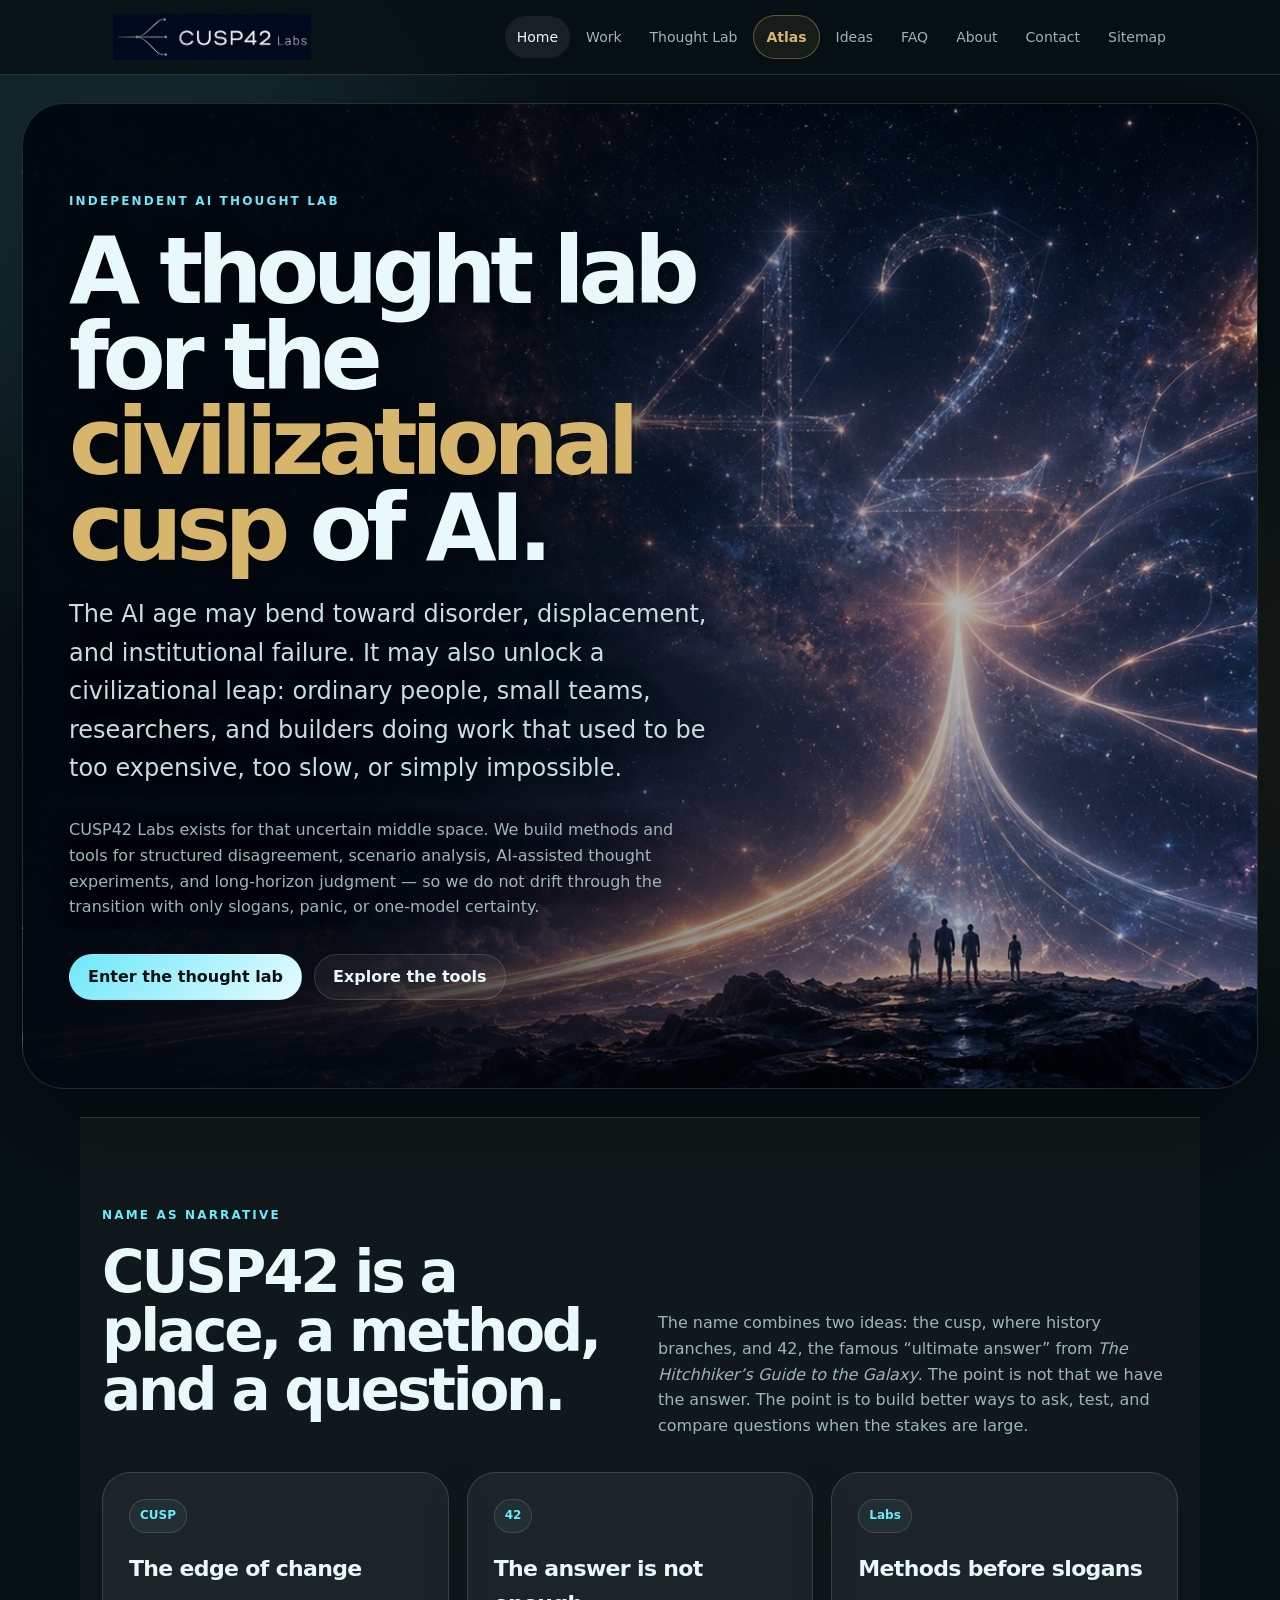
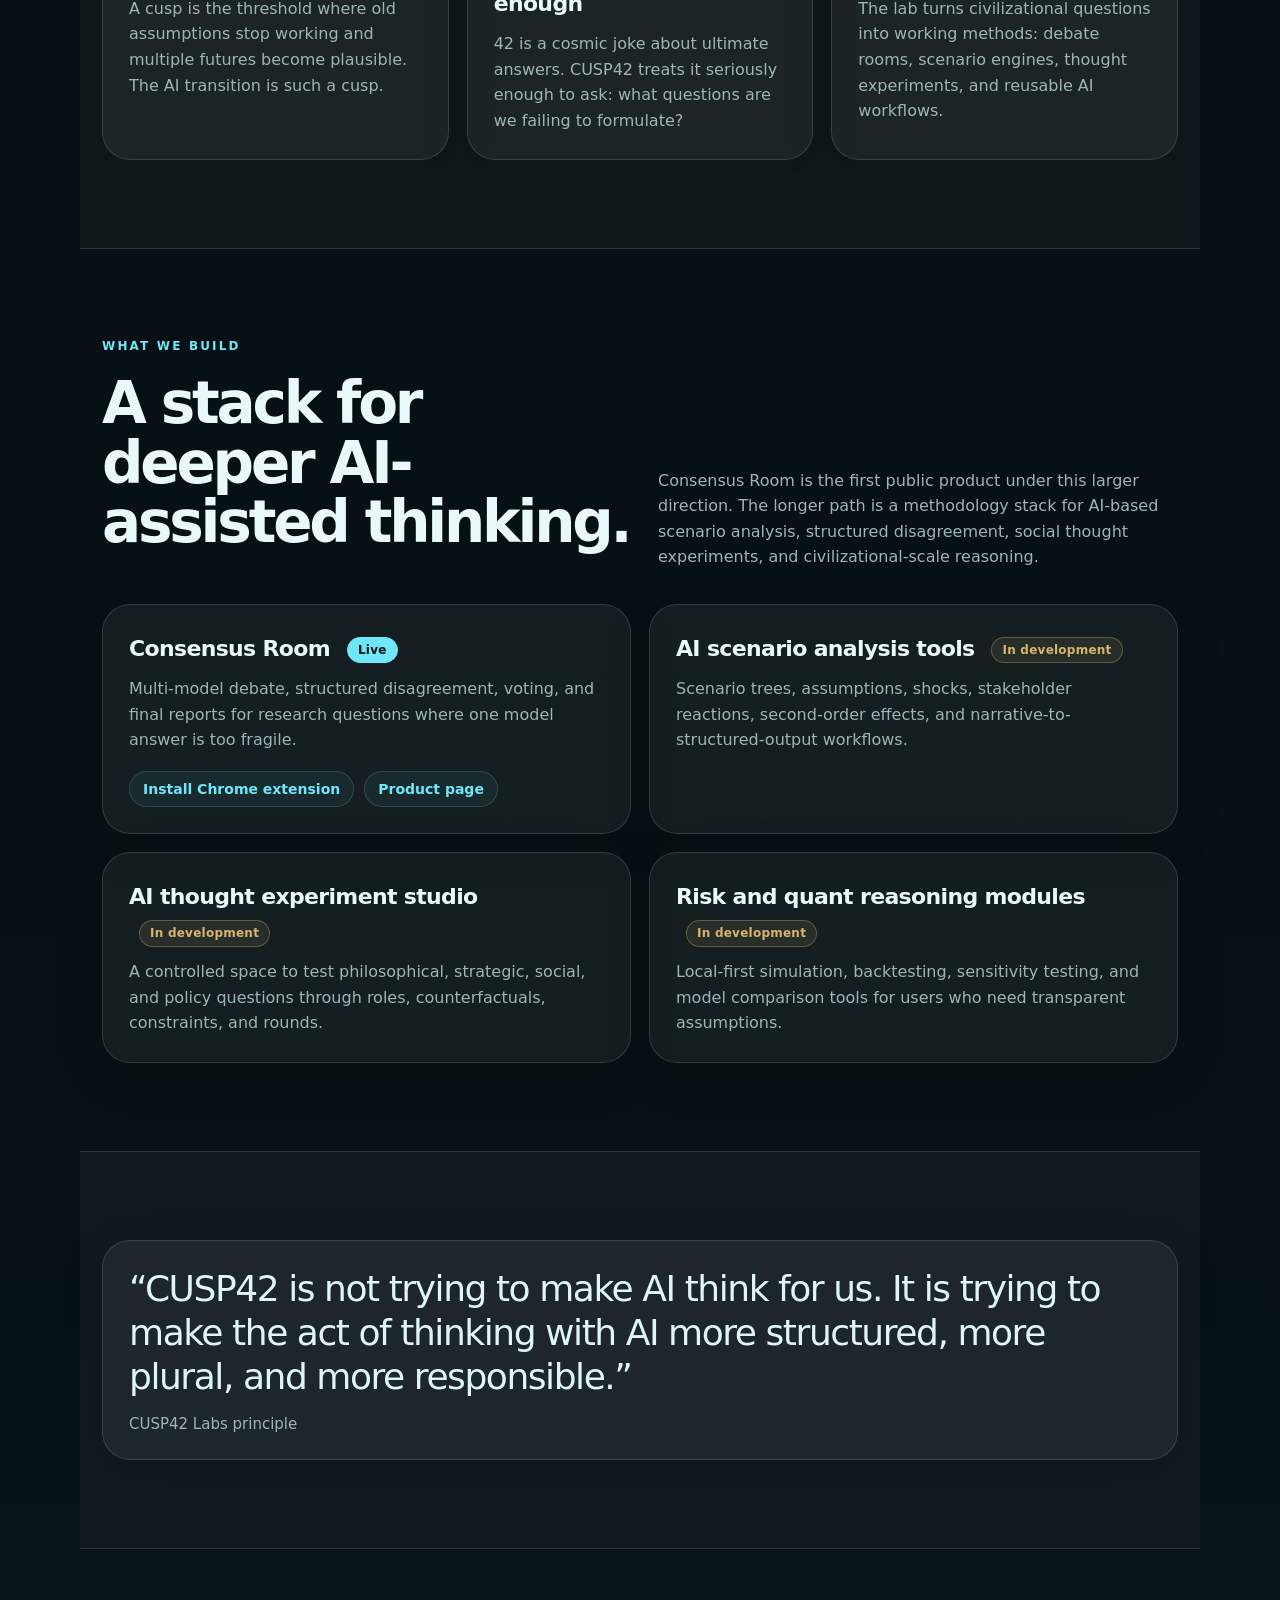
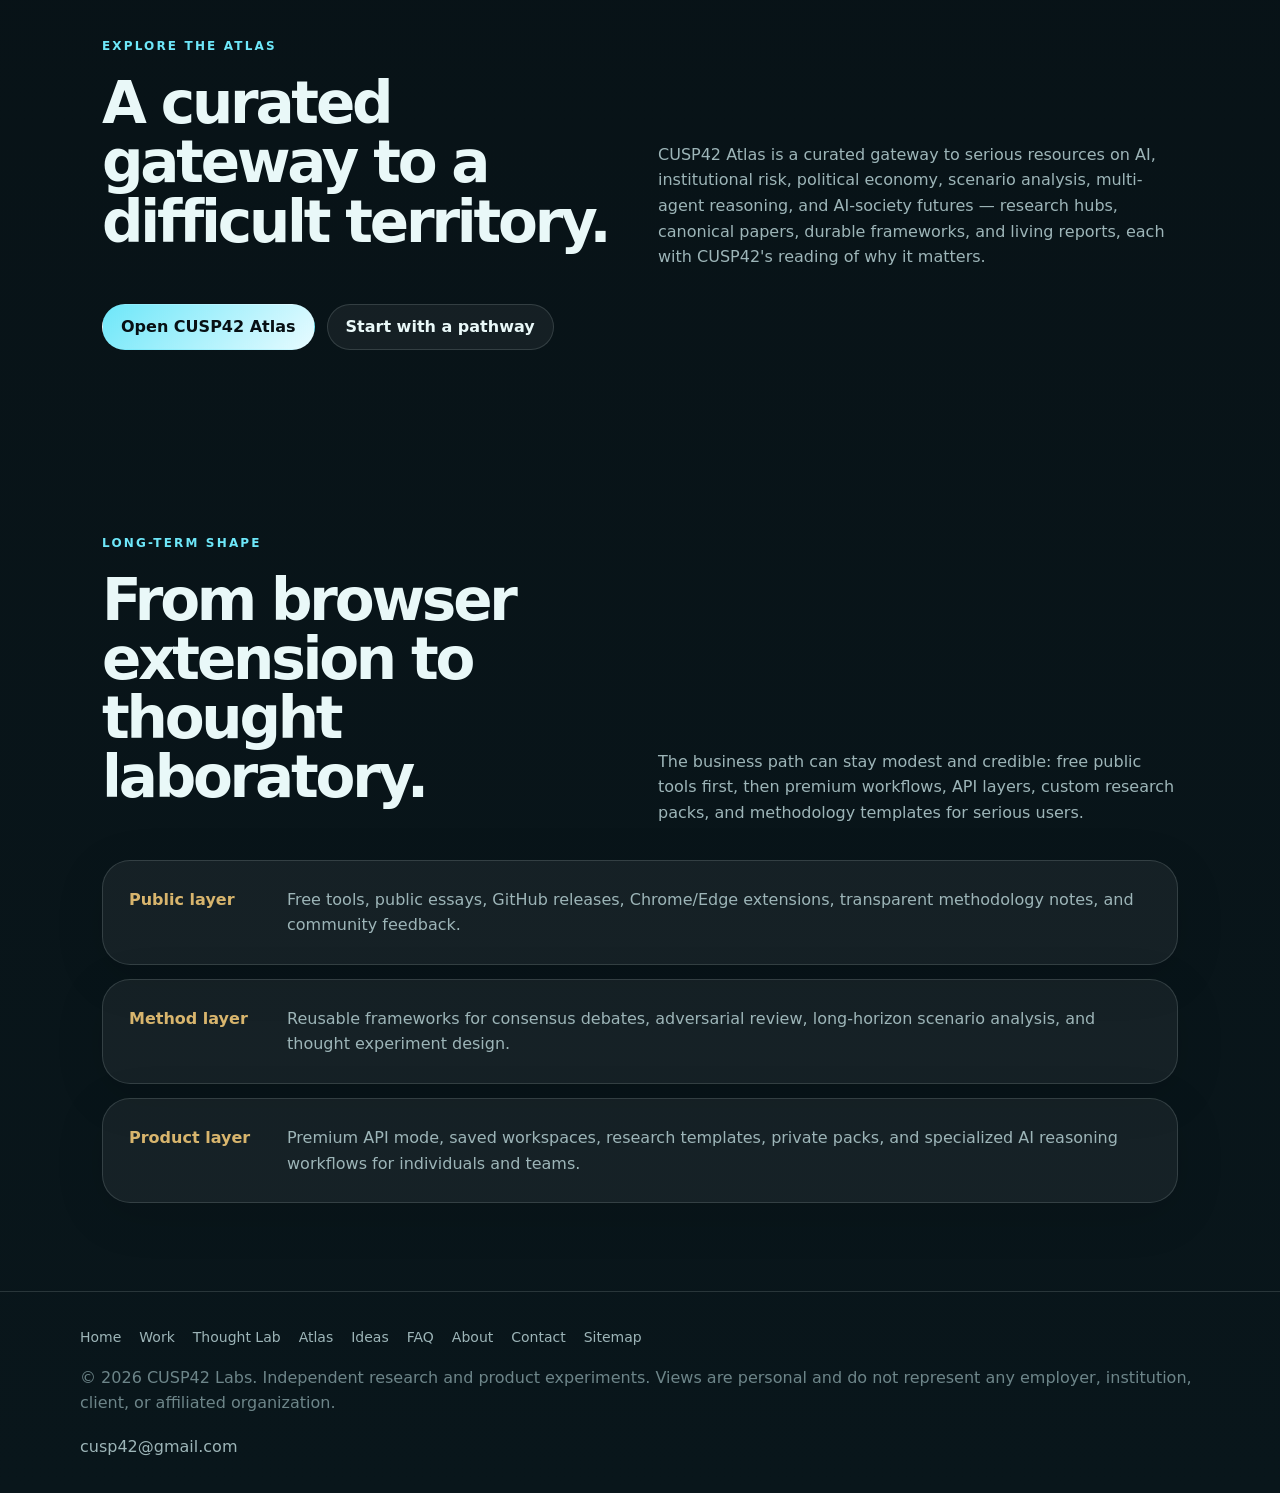
==== commit b8856a3e: "commit for adding atalas pages" ====
--- a/index.html
+++ b/index.html
@@ -1,238 +1,160 @@
-<!DOCTYPE html>
-<html lang="en"><head><meta charset="utf-8"/>
-<meta content="width=device-width, initial-scale=1.0" name="viewport"/>
-<title>Consensus Room — One prompt. Multiple AI agents. One consensus.</title>
-<meta content="Consensus Room lets you host structured discussions between AI assistants. Ask one question, let multiple agents respond, debate, vote, and export a final consensus report." name="description"/>
+<!doctype html>
+<html lang="en">
+<head>
+  <meta charset="utf-8" />
+  <meta name="viewport" content="width=device-width, initial-scale=1" />
+  <title>CUSP42 Labs — Thought lab for the AI civilizational cusp</title>
+  <meta name="description" content="CUSP42 Labs is an independent AI thought lab building tools and methods for scenario analysis, plural reasoning, thought experiments, and civilizational futures in the AI age." />
+  <link rel="canonical" href="https://cusp42.com/" />
+  <meta property="og:title" content="CUSP42 Labs" />
+  <meta property="og:description" content="At the civilizational cusp of AI, CUSP42 Labs builds better rooms for thinking: scenario analysis, plural reasoning, and AI-assisted thought experiments." />
+  <meta property="og:type" content="website" />
+  <meta property="og:url" content="https://cusp42.com/" />
+  <meta property="og:image" content="https://cusp42.com/assets/cusp42-hero.jpg" />
+  <meta name="twitter:card" content="summary_large_image" />
+  <meta name="twitter:title" content="CUSP42 Labs" />
+  <meta name="twitter:description" content="An independent AI thought lab for scenario analysis, plural reasoning, and AI-assisted thought experiments." />
+  <meta name="twitter:image" content="https://cusp42.com/assets/cusp42-hero.jpg" />
+  <link rel="icon" href="assets/favicon.png" type="image/png" />
+  <link rel="stylesheet" href="assets/styles.css" />
+  <script type="application/ld+json">
+  {
+    "@context": "https://schema.org",
+    "@type": "Organization",
+    "name": "CUSP42 Labs",
+    "alternateName": "CUSP42",
+    "url": "https://cusp42.com/",
+    "logo": "https://cusp42.com/assets/cusp42-logo-lockup.png",
+    "email": "cusp42@gmail.com",
+    "description": "CUSP42 Labs is an independent AI thought lab building tools and methods for scenario analysis, plural reasoning, AI-assisted thought experiments, and long-horizon judgment in the AI age.",
+    "knowsAbout": ["Generative AI","Scenario analysis","Plural reasoning","Multi-model AI debate","Thought experiments","Risk and quantitative reasoning","Long-duration civilization","AI institutional risk","AI political economy","Strategic foresight","Multi-agent reasoning"]
+  }
+  </script>
+  <script type="application/ld+json">
+  {
+    "@context": "https://schema.org",
+    "@type": "WebSite",
+    "name": "CUSP42 Labs",
+    "url": "https://cusp42.com/",
+    "description": "A thought lab for the civilizational cusp of AI: methods and tools for structured disagreement, scenario analysis, and AI-assisted thought experiments."
+  }
+  </script>
+  <script type="application/ld+json">
+  {
+    "@context": "https://schema.org",
+    "@type": "SoftwareApplication",
+    "name": "Consensus Room",
+    "applicationCategory": "BrowserApplication",
+    "operatingSystem": "Chrome, Edge (Chromium)",
+    "url": "https://mobilbear.github.io/consensus-room-site/",
+    "downloadUrl": "https://chromewebstore.google.com/detail/consensus-room-multi-ai-d/emdbnpaicikiaceimoacjlfijgjemebk",
+    "description": "A browser extension for running structured debates across multiple AI models: round-based debate, model comparison, voting, auditable disagreement, and consensus reports for research questions where a single model answer is too fragile.",
+    "creator": { "@type": "Organization", "name": "CUSP42 Labs", "url": "https://cusp42.com/" },
+    "offers": { "@type": "Offer", "price": "0", "priceCurrency": "USD" }
+  }
+  </script>
+</head>
+<body>
+  <header class="site-header">
+    <nav class="nav" aria-label="Primary navigation">
+      <a class="brand brand-lockup" href="index.html" aria-label="CUSP42 Labs home"><img src="assets/cusp42-logo-lockup.png" alt="CUSP42 Labs" /></a>
+      <button class="nav-toggle" type="button" aria-expanded="false">Menu</button>
+      <div class="nav-links"><a href="index.html">Home</a><a href="work.html">Work</a><a href="lab.html">Thought Lab</a><a class="nav-atlas" href="atlas.html">Atlas</a><a href="ideas.html">Ideas</a><a href="faq.html">FAQ</a><a href="about.html">About</a><a href="contact.html">Contact</a><a href="sitemap.html">Sitemap</a></div>
+    </nav>
+  </header>
 
-<style>
-:root { --blue: #2563eb; --blue-dark: #1d4ed8; --ink: #111827; --muted: #6b7280; --line: #e5e7eb; --bg: #f8fafc; }
-
-* { box-sizing: border-box; }
-
-body { font-family: -apple-system, BlinkMacSystemFont, "Segoe UI", Roboto, Arial, sans-serif; margin: 0px; color: var(--ink); background: rgb(255, 255, 255); line-height: 1.6; }
-
-.wrap { max-width: 1040px; margin: 0px auto; padding: 0px 1.2rem; }
-
-a { color: var(--blue); text-decoration: none; }
-
-.btn { display: inline-block; border-radius: 8px; padding: 0.7rem 1.2rem; font-weight: 600; font-size: 0.95rem; }
-
-.btn-primary { background: var(--blue); color: rgb(255, 255, 255); }
-
-.btn-primary:hover { background: var(--blue-dark); }
-
-.btn-secondary { background: rgb(255, 255, 255); color: rgb(55, 65, 81); border: 1px solid var(--line); }
-
-.btn-secondary:hover { background: var(--bg); }
-
-header { border-bottom: 1px solid var(--line); position: sticky; top: 0px; background: rgb(255, 255, 255); z-index: 10; }
-
-header .wrap { display: flex; align-items: center; justify-content: space-between; padding-top: 0.9rem; padding-bottom: 0.9rem; }
-
-.brand { font-weight: 700; }
-
-.brand small { color: var(--muted); font-weight: 400; }
-
-.nav { display: flex; align-items: center; gap: 1.1rem; }
-
-.nav a { color: rgb(55, 65, 81); font-size: 0.92rem; }
-
-.nav a:hover { color: var(--blue); }
-
-.nav a.btn { color: rgb(255, 255, 255); }
-
-.nav a.btn:hover { color: rgb(255, 255, 255); }
-
-.lead { text-align: center; max-width: 720px; margin: -0.4rem auto 1.6rem; color: rgb(75, 85, 99); font-size: 1.02rem; }
-
-.hero { text-align: center; padding: 3.4rem 0px 2.6rem; }
-
-.label { color: var(--muted); font-size: 0.9rem; }
-
-.hero h1 { font-size: 2.4rem; margin: 0.6rem 0px 0.8rem; letter-spacing: -0.02em; }
-
-.hero p.sub { font-size: 1.12rem; color: rgb(55, 65, 81); max-width: 680px; margin: 0px auto 1.6rem; }
-
-.cta-row { display: flex; gap: 0.7rem; justify-content: center; flex-wrap: wrap; }
-
-.fineprint { color: var(--muted); font-size: 0.85rem; margin-top: 1.2rem; }
-
-section { padding: 2.6rem 0px; border-top: 1px solid var(--line); }
-
-h2 { font-size: 1.5rem; text-align: center; margin: 0px 0px 1.6rem; }
-
-.grid { display: grid; gap: 1rem; }
-
-.grid-4 { grid-template-columns: repeat(4, 1fr); }
-
-.grid-3 { grid-template-columns: repeat(3, 1fr); }
-
-.grid-2 { grid-template-columns: repeat(2, 1fr); }
-
-.card { border: 1px solid var(--line); border-radius: 10px; padding: 1.1rem; background: rgb(255, 255, 255); }
-
-.card .step { color: var(--blue); font-weight: 700; font-size: 0.85rem; }
-
-.card h3 { margin: 0.3rem 0px 0.4rem; font-size: 1.02rem; }
-
-.card p { margin: 0px; color: rgb(75, 85, 99); font-size: 0.92rem; }
-
-.prose { max-width: 760px; margin: 0px auto; }
-
-.prose p { color: rgb(55, 65, 81); font-size: 1rem; margin: 0px 0px 1rem; }
-
-.highlight { border-left: 4px solid var(--blue); background: var(--bg); padding: 0.9rem 1.1rem; border-radius: 0px 8px 8px 0px; font-weight: 600; color: var(--ink); margin: 1.4rem auto 0px; max-width: 760px; }
-
-.plan { border: 1px solid var(--line); border-radius: 10px; padding: 1.3rem; }
-
-.plan h3 { margin: 0px 0px 0.3rem; }
-
-.plan .tag { display: inline-block; font-size: 0.72rem; font-weight: 700; padding: 0.12rem 0.5rem; border-radius: 999px; background: rgb(238, 242, 255); color: var(--blue-dark); margin-bottom: 0.6rem; }
-
-.plan ul { margin: 0.4rem 0px 0px; padding-left: 1.1rem; color: rgb(75, 85, 99); font-size: 0.92rem; }
-
-.plan li { margin: 0.25rem 0px; }
-
-.trust { background: var(--bg); }
-
-.trust .wrap { max-width: 820px; }
-
-.trust p { color: rgb(75, 85, 99); font-size: 0.95rem; }
-
-.trust .links { margin-top: 1.2rem; }
-
-footer { border-top: 1px solid var(--line); padding: 1.8rem 0px; color: var(--muted); font-size: 0.88rem; text-align: center; }
-
-footer a { color: var(--muted); }
-
-footer a:hover { color: var(--blue); }
-
-@media (max-width: 880px) {
-  .grid-4, .grid-3, .grid-2 { grid-template-columns: 1fr 1fr; }
-  .hero h1 { font-size: 1.9rem; }
-}
-
-@media (max-width: 560px) {
-  .grid-4, .grid-3, .grid-2 { grid-template-columns: 1fr; }
-  .nav a:not(.btn) { display: none; }
-}
-</style></head>
-<body>
-<header>
-<div class="wrap">
-<div class="brand">Consensus Room <small>by CUSP42 Labs</small></div>
-<nav class="nav">
-<a href="#top">Home</a>
-<a href="privacy.html">Privacy</a>
-<a href="disclaimer.html">Disclaimer</a>
-<a href="mailto:cusp42@gmail.com?subject=Consensus%20Room%20Support">Support</a>
-<a class="btn btn-primary" href="https://chromewebstore.google.com/detail/consensus-room-multi-ai-d/emdbnpaicikiaceimoacjlfijgjemebk">Add to Chrome</a>
-</nav>
-</div>
-</header>
-<div class="hero" id="top">
-<div class="wrap">
-<div class="label">Consensus Room by CUSP42 Labs</div>
-<h1>One prompt. Multiple AI agents. One consensus.</h1>
-<p class="sub">Consensus Room lets you host structured discussions between AI assistants. Ask one question, let multiple agents respond, debate, vote, and export a final consensus report.</p>
-<div class="cta-row">
-<a class="btn btn-primary" href="https://chromewebstore.google.com/detail/consensus-room-multi-ai-d/emdbnpaicikiaceimoacjlfijgjemebk">Add to Chrome — Free Web Mode</a>
-<a class="btn btn-secondary" href="#example">View example report</a>
-</div>
-<p class="fineprint">Free Web Mode uses your own logged-in AI web tabs. Premium API Mode is planned for faster and more reliable professional workflows.</p>
-<p class="fineprint">Support: <a href="mailto:cusp42@gmail.com?subject=Consensus%20Room%20Support">cusp42@gmail.com</a></p>
-</div>
-</div>
-<section id="why">
-<div class="wrap">
-<h2>Why I built Consensus Room</h2>
-<div class="prose">
-<p>Consensus Room was built for research, engineering, and writing workflows where one answer is not enough.</p>
-<p>A single AI answer is often useful, but it can be too confident, too narrow, or blind to its own assumptions. When I compared several AI models manually, I often got better thinking: different angles, clearer disagreements, stronger caveats, and more practical conclusions.</p>
-<p>But doing this by hand was messy — switching tabs, copying prompts, tracking rounds, and summarizing everything into a report.</p>
-<p>Consensus Room turns that process into a structured debate room. You ask one question, several AI assistants respond, challenge each other, vote, and produce a final consensus report.</p>
-<p>It is built for people who use AI not just for quick answers, but for deeper thinking, research, engineering judgment, writing, learning, and creative exploration.</p>
-</div>
-<p class="highlight">Consensus Room is for people who use AI for judgment, not just quick answers.</p>
-</div>
-</section>
-<section id="how">
-<div class="wrap">
-<h2>How it works</h2>
-<div class="grid grid-4">
-<div class="card"><div class="step">Step 1</div><h3>Create a room</h3><p>Set the topic, goal, and optional supporting context.</p></div>
-<div class="card"><div class="step">Step 2</div><h3>Add AI participants</h3><p>Bind compatible AI assistant pages, or connect API workflows in future API Mode.</p></div>
-<div class="card"><div class="step">Step 3</div><h3>Run the debate</h3><p>Let agents answer, challenge each other, vote, and refine the discussion across rounds.</p></div>
-<div class="card"><div class="step">Step 4</div><h3>Export the report</h3><p>Generate a structured final report with conclusion, agreement, disagreement, caveats, and next steps.</p></div>
-</div>
-</div>
-</section>
-<section id="who">
-<div class="wrap">
-<h2>Who it is for</h2>
-<div class="grid grid-3">
-<div class="card"><h3>Deep thinkers and writers</h3><p>Use multiple AI perspectives to challenge an argument before you publish or decide.</p></div>
-<div class="card"><h3>Researchers and students</h3><p>Turn a question into a structured debate with agreement, disagreement, caveats, and next steps.</p></div>
-<div class="card"><h3>Engineers and builders</h3><p>Compare design options, trade-offs, implementation risks, and architecture choices.</p></div>
-<div class="card"><h3>Founders and product people</h3><p>Test strategy, positioning, pricing, and launch ideas from several angles.</p></div>
-<div class="card"><h3>Analysts and decision-makers</h3><p>Stress-test assumptions before relying on a single AI answer.</p></div>
-<div class="card"><h3>Creative explorers</h3><p>Use AI debate to generate new angles, tensions, and ideas.</p></div>
-</div>
-</div>
-</section>
-<section id="example">
-<div class="wrap">
-<h2>Free Web Mode vs Premium API Mode</h2>
-<div class="grid grid-2">
-<div class="plan">
-<h3>Free Web Mode</h3>
-<ul>
-<li>Free to use.</li>
-<li>Use your own logged-in AI web tabs.</li>
-<li>Create structured AI discussions.</li>
-<li>Run debate rounds.</li>
-<li>Generate final reports.</li>
-<li>Export Markdown / Word.</li>
-<li>Local-first browser workflow.</li>
-</ul>
-</div>
-<div class="plan">
-<span class="tag">Planned · coming soon</span>
-<h3>Premium API Mode</h3>
-<ul>
-<li>Planned premium workflow.</li>
-<li>Bring your own API keys.</li>
-<li>Use compatible API workflows.</li>
-<li>No browser tabs to drive.</li>
-<li>Faster multi-agent rounds.</li>
-<li>More reliable automation.</li>
-<li>Custom model routing.</li>
-<li>Saved presets and advanced workflows.</li>
-<li>API usage and cost controls.</li>
-</ul>
-<p class="fineprint">Premium API Mode is planned for users who want faster and more reliable official API-based workflows. Provider API charges may apply.</p>
-</div>
-</div>
-</div>
-</section>
-<section class="trust">
-<div class="wrap">
-<h2>Privacy, trust, and responsible use</h2>
-<p>Consensus Room is designed as a local-first browser workflow. The extension does not collect passwords, cookies, or session tokens. Users control what content is sent to third-party AI services.</p>
-<p>In Web Mode, users use their own AI accounts and are responsible for complying with each provider's terms, usage limits, and policies.</p>
-<p>Consensus Room does not bypass paywalls, rate limits, CAPTCHAs, access controls, or safety restrictions.</p>
-<p>If you enable API Mode, your API keys stay local in your browser and are sent only to the provider you choose.</p>
-<p>AI outputs may be inaccurate or incomplete. Please review results before relying on them, especially for professional, legal, financial, medical, investment, or compliance decisions.</p>
-<p class="links">Read the <a href="privacy.html">Privacy Policy</a>  ·  Read the <a href="disclaimer.html">Disclaimer</a></p>
-</div>
-</section>
-<footer>
-<div class="wrap">
-    Consensus Room by CUSP42 Labs<br/>
-<a href="privacy.html">Privacy Policy</a> ·
-    <a href="disclaimer.html">Disclaimer</a> ·
-    <a href="mailto:cusp42@gmail.com?subject=Consensus%20Room%20Support">Support</a><br/>
-    Consensus Room is an independent AI software product by CUSP42 Labs. It is not affiliated with, endorsed by, or sponsored by any AI model provider, browser company, or third-party platform.
-  </div>
-</footer>
-</body></html>+  <main>
+    <section class="hero hero-image" aria-label="CUSP42 hero image: cosmic cusp and 42">
+      <div class="hero-copy-panel">
+        <p class="eyebrow">Independent AI thought lab</p>
+        <h1 class="h1">A thought lab for the <span class="accent">civilizational cusp</span> of AI.</h1>
+        <p class="lede">The AI age may bend toward disorder, displacement, and institutional failure. It may also unlock a civilizational leap: ordinary people, small teams, researchers, and builders doing work that used to be too expensive, too slow, or simply impossible.</p>
+        <p class="copy">CUSP42 Labs exists for that uncertain middle space. We build methods and tools for structured disagreement, scenario analysis, AI-assisted thought experiments, and long-horizon judgment — so we do not drift through the transition with only slogans, panic, or one-model certainty.</p>
+        <div class="cta-row">
+          <a class="button primary" href="lab.html">Enter the thought lab</a>
+          <a class="button" href="work.html">Explore the tools</a>
+        </div>
+      </div>
+    </section>
+
+    <section class="section band">
+      <div class="section-head">
+        <div>
+          <p class="eyebrow">Name as narrative</p>
+          <h2 class="section-title">CUSP42 is a place, a method, and a question.</h2>
+        </div>
+        <p class="copy">The name combines two ideas: the cusp, where history branches, and 42, the famous “ultimate answer” from <em>The Hitchhiker’s Guide to the Galaxy</em>. The point is not that we have the answer. The point is to build better ways to ask, test, and compare questions when the stakes are large.</p>
+      </div>
+      <div class="grid three">
+        <article class="card">
+          <span class="tag">CUSP</span>
+          <h3>The edge of change</h3>
+          <p>A cusp is the threshold where old assumptions stop working and multiple futures become plausible. The AI transition is such a cusp.</p>
+        </article>
+        <article class="card">
+          <span class="tag">42</span>
+          <h3>The answer is not enough</h3>
+          <p>42 is a cosmic joke about ultimate answers. CUSP42 treats it seriously enough to ask: what questions are we failing to formulate?</p>
+        </article>
+        <article class="card">
+          <span class="tag">Labs</span>
+          <h3>Methods before slogans</h3>
+          <p>The lab turns civilizational questions into working methods: debate rooms, scenario engines, thought experiments, and reusable AI workflows.</p>
+        </article>
+      </div>
+    </section>
+
+    <section class="section">
+      <div class="section-head">
+        <div>
+          <p class="eyebrow">What we build</p>
+          <h2 class="section-title">A stack for deeper AI-assisted thinking.</h2>
+        </div>
+        <p class="copy">Consensus Room is the first public product under this larger direction. The longer path is a methodology stack for AI-based scenario analysis, structured disagreement, social thought experiments, and civilizational-scale reasoning.</p>
+      </div>
+      <div class="grid two">
+        <article class="feature"><h3>Consensus Room <span class="status live">Live</span></h3><p>Multi-model debate, structured disagreement, voting, and final reports for research questions where one model answer is too fragile.</p><div class="mini-links"><a href="https://chromewebstore.google.com/detail/consensus-room-multi-ai-d/emdbnpaicikiaceimoacjlfijgjemebk" target="_blank" rel="noopener">Install Chrome extension</a><a href="https://mobilbear.github.io/consensus-room-site/" target="_blank" rel="noopener">Product page</a></div></article>
+        <article class="feature"><h3>AI scenario analysis tools <span class="status dev">In development</span></h3><p>Scenario trees, assumptions, shocks, stakeholder reactions, second-order effects, and narrative-to-structured-output workflows.</p></article>
+        <article class="feature"><h3>AI thought experiment studio <span class="status dev">In development</span></h3><p>A controlled space to test philosophical, strategic, social, and policy questions through roles, counterfactuals, constraints, and rounds.</p></article>
+        <article class="feature"><h3>Risk and quant reasoning modules <span class="status dev">In development</span></h3><p>Local-first simulation, backtesting, sensitivity testing, and model comparison tools for users who need transparent assumptions.</p></article>
+      </div>
+    </section>
+
+    <section class="section band">
+      <div class="quote">“CUSP42 is not trying to make AI think for us. It is trying to make the act of thinking with AI more structured, more plural, and more responsible.”<small>CUSP42 Labs principle</small></div>
+    </section>
+
+    <section class="section">
+      <div class="section-head">
+        <div>
+          <p class="eyebrow">Explore the Atlas</p>
+          <h2 class="section-title">A curated gateway to a difficult territory.</h2>
+        </div>
+        <p class="copy">CUSP42 Atlas is a curated gateway to serious resources on AI, institutional risk, political economy, scenario analysis, multi-agent reasoning, and AI-society futures — research hubs, canonical papers, durable frameworks, and living reports, each with CUSP42's reading of why it matters.</p>
+      </div>
+      <div class="cta-row compact">
+        <a class="button primary" href="atlas.html">Open CUSP42 Atlas</a>
+        <a class="button" href="atlas.html#pathways">Start with a pathway</a>
+      </div>
+    </section>
+
+    <section class="section">
+      <div class="section-head">
+        <div>
+          <p class="eyebrow">Long-term shape</p>
+          <h2 class="section-title">From browser extension to thought laboratory.</h2>
+        </div>
+        <p class="copy">The business path can stay modest and credible: free public tools first, then premium workflows, API layers, custom research packs, and methodology templates for serious users.</p>
+      </div>
+      <div class="timeline">
+        <div class="timeline-item"><strong>Public layer</strong><p>Free tools, public essays, GitHub releases, Chrome/Edge extensions, transparent methodology notes, and community feedback.</p></div>
+        <div class="timeline-item"><strong>Method layer</strong><p>Reusable frameworks for consensus debates, adversarial review, long-horizon scenario analysis, and thought experiment design.</p></div>
+        <div class="timeline-item"><strong>Product layer</strong><p>Premium API mode, saved workspaces, research templates, private packs, and specialized AI reasoning workflows for individuals and teams.</p></div>
+      </div>
+    </section>
+  </main>
+
+  <footer class="footer"><nav class="footer-nav" aria-label="Footer site map"><a href="index.html">Home</a><a href="work.html">Work</a><a href="lab.html">Thought Lab</a><a href="atlas.html">Atlas</a><a href="ideas.html">Ideas</a><a href="faq.html">FAQ</a><a href="about.html">About</a><a href="contact.html">Contact</a><a href="sitemap.html">Sitemap</a></nav><div class="footer-inner"><div>© <span id="year">2026</span> CUSP42 Labs. Independent research and product experiments. Views are personal and do not represent any employer, institution, client, or affiliated organization.</div><div><a href="contact.html">cusp42@gmail.com</a></div></div></footer>
+  <script src="assets/site.js"></script><script>document.getElementById('year').textContent = new Date().getFullYear();</script>
+</body>
+</html>
--- a/assets/styles.css
+++ b/assets/styles.css
@@ -0,0 +1,613 @@
+:root {
+  --bg: #071014;
+  --bg-soft: #0c191f;
+  --bg-softer: #102129;
+  --panel: rgba(255,255,255,0.055);
+  --panel-strong: rgba(255,255,255,0.085);
+  --line: rgba(233,248,248,0.14);
+  --text: #e9f8f8;
+  --muted: #9db5b8;
+  --muted-2: #6d8589;
+  --cyan: #6ee7f9;
+  --gold: #d8b56d;
+  --rose: #f0a1a8;
+  --shadow: 0 20px 80px rgba(0,0,0,0.32);
+  --max: 1120px;
+  --radius: 28px;
+  --radius-sm: 18px;
+  color-scheme: dark;
+}
+
+* { box-sizing: border-box; }
+html { scroll-behavior: smooth; }
+body {
+  margin: 0;
+  font-family: Inter, ui-sans-serif, system-ui, -apple-system, BlinkMacSystemFont, "Segoe UI", sans-serif;
+  color: var(--text);
+  background:
+    radial-gradient(circle at 12% 5%, rgba(110,231,249,0.18), transparent 28rem),
+    radial-gradient(circle at 82% 15%, rgba(216,181,109,0.16), transparent 26rem),
+    linear-gradient(180deg, #071014 0%, #071014 42%, #09161b 100%);
+  line-height: 1.6;
+}
+
+a { color: inherit; text-decoration: none; }
+a:hover { color: var(--cyan); }
+
+.site-header {
+  position: sticky;
+  top: 0;
+  z-index: 20;
+  backdrop-filter: blur(18px);
+  background: rgba(7,16,20,0.78);
+  border-bottom: 1px solid var(--line);
+}
+
+.nav {
+  max-width: var(--max);
+  margin: 0 auto;
+  min-height: 74px;
+  display: flex;
+  align-items: center;
+  justify-content: space-between;
+  padding: 0 22px;
+}
+
+.brand {
+  display: inline-flex;
+  align-items: center;
+  gap: 12px;
+  font-weight: 760;
+  letter-spacing: 0.12em;
+}
+.brand img { width: 38px; height: 38px; border-radius: 12px; }
+.brand small {
+  display: block;
+  margin-top: -4px;
+  font-size: 11px;
+  letter-spacing: 0.18em;
+  color: var(--muted);
+  font-weight: 600;
+}
+
+.nav-links {
+  display: flex;
+  align-items: center;
+  gap: 4px;
+}
+.nav-links a {
+  padding: 10px 12px;
+  border-radius: 999px;
+  color: var(--muted);
+  font-size: 14px;
+}
+.nav-links a.active,
+.nav-links a:hover {
+  color: var(--text);
+  background: rgba(255,255,255,0.07);
+}
+
+.nav-toggle {
+  display: none;
+  background: var(--panel);
+  border: 1px solid var(--line);
+  color: var(--text);
+  border-radius: 999px;
+  padding: 9px 12px;
+  font-size: 14px;
+}
+
+main { overflow: hidden; }
+.section, .hero {
+  max-width: var(--max);
+  margin: 0 auto;
+  padding: 88px 22px;
+}
+.hero {
+  display: grid;
+  grid-template-columns: 1.1fr 0.9fr;
+  gap: 46px;
+  align-items: center;
+  min-height: calc(100vh - 74px);
+}
+.eyebrow {
+  color: var(--cyan);
+  text-transform: uppercase;
+  letter-spacing: 0.18em;
+  font-size: 12px;
+  font-weight: 800;
+  margin: 0 0 18px;
+}
+.h1, h1 {
+  font-size: clamp(48px, 8vw, 92px);
+  line-height: 0.93;
+  letter-spacing: -0.07em;
+  margin: 0 0 24px;
+}
+.h1 .accent, h1 .accent { color: var(--gold); }
+.lede {
+  font-size: clamp(18px, 2.2vw, 24px);
+  color: #c7dfe1;
+  max-width: 760px;
+  margin: 0 0 30px;
+}
+.copy { color: var(--muted); max-width: 780px; }
+.copy strong { color: var(--text); font-weight: 700; }
+
+.cta-row { display: flex; flex-wrap: wrap; gap: 12px; margin-top: 34px; }
+.button {
+  display: inline-flex;
+  align-items: center;
+  justify-content: center;
+  gap: 8px;
+  min-height: 46px;
+  padding: 0 18px;
+  border-radius: 999px;
+  font-weight: 760;
+  border: 1px solid var(--line);
+  background: var(--panel);
+  color: var(--text);
+}
+.button.primary {
+  color: #081014;
+  background: linear-gradient(135deg, var(--cyan), #e7fbff);
+  border-color: transparent;
+}
+.button:hover { transform: translateY(-1px); color: inherit; }
+
+.cta-row.compact { margin-top: 18px; margin-bottom: 8px; }
+.mini-links {
+  display: flex;
+  flex-wrap: wrap;
+  gap: 10px;
+  margin-top: 18px;
+}
+.mini-links.vertical { flex-direction: column; align-items: flex-start; }
+.mini-links a {
+  display: inline-flex;
+  align-items: center;
+  min-height: 36px;
+  border: 1px solid var(--line);
+  border-radius: 999px;
+  padding: 0 13px;
+  color: var(--cyan);
+  background: rgba(110,231,249,0.06);
+  font-size: 14px;
+  font-weight: 700;
+}
+.mini-links a:hover { color: var(--text); background: rgba(255,255,255,0.075); }
+
+
+.orbit-card {
+  min-height: 520px;
+  border: 1px solid var(--line);
+  border-radius: 38px;
+  background:
+    radial-gradient(circle at 65% 28%, rgba(110,231,249,0.22), transparent 14rem),
+    radial-gradient(circle at 35% 70%, rgba(216,181,109,0.18), transparent 15rem),
+    rgba(255,255,255,0.055);
+  box-shadow: var(--shadow);
+  position: relative;
+  overflow: hidden;
+  padding: 28px;
+}
+.orbit-card::before {
+  content: "";
+  position: absolute;
+  width: 420px;
+  height: 420px;
+  border: 1px solid rgba(233,248,248,0.13);
+  border-radius: 50%;
+  right: -120px;
+  top: -76px;
+}
+.orbit-card::after {
+  content: "";
+  position: absolute;
+  inset: 18px;
+  border-radius: 30px;
+  border: 1px solid rgba(233,248,248,0.08);
+  pointer-events: none;
+}
+.big-mark {
+  position: absolute;
+  right: 28px;
+  top: 28px;
+  width: 128px;
+  border-radius: 30px;
+  opacity: 0.92;
+}
+.card-bottom {
+  position: absolute;
+  left: 28px;
+  right: 28px;
+  bottom: 28px;
+}
+.card-bottom p { color: var(--muted); margin: 10px 0 0; max-width: 390px; }
+.signal-line {
+  display: flex;
+  gap: 9px;
+  margin-bottom: 18px;
+}
+.signal-line span {
+  height: 8px;
+  border-radius: 999px;
+  background: rgba(233,248,248,0.2);
+  flex: 1;
+}
+.signal-line span:nth-child(2) { background: rgba(110,231,249,0.74); }
+.signal-line span:nth-child(4) { background: rgba(216,181,109,0.74); }
+.card-kicker { color: var(--cyan); font-size: 13px; letter-spacing: 0.12em; text-transform: uppercase; font-weight: 800; }
+.card-title { font-size: 32px; line-height: 1.05; letter-spacing: -0.04em; margin: 10px 0 0; }
+
+.section-title {
+  font-size: clamp(34px, 5vw, 58px);
+  line-height: 1.02;
+  letter-spacing: -0.055em;
+  margin: 0 0 18px;
+}
+.section-head { display: flex; justify-content: space-between; gap: 28px; align-items: end; margin-bottom: 34px; }
+.section-head .copy { max-width: 520px; margin: 0; }
+
+.grid { display: grid; gap: 18px; }
+.grid.two { grid-template-columns: repeat(2, minmax(0,1fr)); }
+.grid.three { grid-template-columns: repeat(3, minmax(0,1fr)); }
+.card, .feature, .quote, .timeline-item {
+  border: 1px solid var(--line);
+  border-radius: var(--radius);
+  background: var(--panel);
+  padding: 26px;
+  box-shadow: 0 12px 50px rgba(0,0,0,0.12);
+}
+.card:hover, .feature:hover { background: var(--panel-strong); }
+.card h3, .feature h3 { margin: 0 0 10px; font-size: 22px; letter-spacing: -0.03em; }
+.card p, .feature p { color: var(--muted); margin: 0; }
+.card .tag {
+  display: inline-flex;
+  border: 1px solid var(--line);
+  border-radius: 999px;
+  padding: 6px 10px;
+  color: var(--cyan);
+  font-size: 12px;
+  font-weight: 750;
+  margin-bottom: 18px;
+  background: rgba(110,231,249,0.06);
+}
+
+.band {
+  border-top: 1px solid var(--line);
+  border-bottom: 1px solid var(--line);
+  background: rgba(255,255,255,0.035);
+}
+
+.pill-list { display: flex; flex-wrap: wrap; gap: 10px; margin-top: 24px; }
+.pill-list span {
+  border: 1px solid var(--line);
+  background: rgba(255,255,255,0.045);
+  color: var(--muted);
+  border-radius: 999px;
+  padding: 8px 12px;
+  font-size: 14px;
+}
+
+.page-hero { padding-top: 92px; padding-bottom: 56px; }
+.page-hero h1 { max-width: 980px; }
+.page-hero .lede { max-width: 850px; }
+
+.work-item {
+  display: grid;
+  grid-template-columns: 0.75fr 1.25fr;
+  gap: 28px;
+  padding: 30px;
+  border: 1px solid var(--line);
+  border-radius: 32px;
+  background: var(--panel);
+  margin-bottom: 18px;
+}
+.work-meta { color: var(--muted); font-size: 14px; }
+.work-meta strong { color: var(--cyan); display: block; margin-bottom: 8px; }
+.work-item h2 { margin: 0 0 10px; font-size: 30px; letter-spacing: -0.04em; }
+.work-item p { color: var(--muted); margin: 0 0 16px; }
+
+.article-list { display: grid; gap: 14px; }
+.article-link {
+  display: grid;
+  grid-template-columns: 1fr auto;
+  gap: 18px;
+  align-items: center;
+  border: 1px solid var(--line);
+  border-radius: 22px;
+  padding: 20px;
+  background: var(--panel);
+}
+.article-link h3 { margin: 0 0 4px; font-size: 20px; }
+.article-link p { margin: 0; color: var(--muted); }
+.article-link span { color: var(--gold); font-size: 14px; white-space: nowrap; }
+
+.quote { font-size: clamp(22px, 3.2vw, 36px); line-height: 1.22; letter-spacing: -0.04em; color: #dff6f7; }
+.quote small { display: block; color: var(--muted); margin-top: 16px; font-size: 15px; letter-spacing: 0; }
+
+.timeline { display: grid; gap: 14px; }
+.timeline-item { display: grid; grid-template-columns: 140px 1fr; gap: 18px; }
+.timeline-item strong { color: var(--gold); }
+.timeline-item p { margin: 0; color: var(--muted); }
+
+.contact-box {
+  border: 1px solid var(--line);
+  border-radius: 36px;
+  padding: 34px;
+  background:
+    radial-gradient(circle at 90% 10%, rgba(110,231,249,0.18), transparent 20rem),
+    var(--panel);
+}
+.contact-box h2 { margin-top: 0; font-size: 36px; letter-spacing: -0.04em; }
+.contact-box p { color: var(--muted); }
+
+.footer {
+  border-top: 1px solid var(--line);
+  padding: 34px 22px;
+  color: var(--muted-2);
+}
+.footer-inner {
+  max-width: var(--max);
+  margin: 0 auto;
+  display: flex;
+  justify-content: space-between;
+  gap: 18px;
+  flex-wrap: wrap;
+}
+.footer a { color: var(--muted); }
+
+@media (max-width: 840px) {
+  .hero, .grid.two, .grid.three, .work-item, .timeline-item { grid-template-columns: 1fr; }
+  .hero { min-height: auto; padding-top: 62px; }
+  .orbit-card { min-height: 420px; }
+  .section { padding: 64px 20px; }
+  .section-head { display: block; }
+  .nav-toggle { display: inline-flex; }
+  .nav-links {
+    display: none;
+    position: absolute;
+    top: 74px;
+    left: 12px;
+    right: 12px;
+    flex-direction: column;
+    align-items: stretch;
+    padding: 12px;
+    background: rgba(7,16,20,0.96);
+    border: 1px solid var(--line);
+    border-radius: 20px;
+  }
+  .nav-links.open { display: flex; }
+  .nav-links a { padding: 13px 14px; }
+  .article-link { grid-template-columns: 1fr; }
+}
+
+/* v5 narrative additions */
+.story-hero { grid-template-columns: 1.02fr 0.98fr; }
+.cosmic-card {
+  border: 1px solid var(--line);
+  border-radius: 42px;
+  background:
+    radial-gradient(circle at 70% 16%, rgba(110,231,249,0.16), transparent 17rem),
+    radial-gradient(circle at 28% 76%, rgba(216,181,109,0.12), transparent 16rem),
+    rgba(255,255,255,0.045);
+  box-shadow: var(--shadow);
+  overflow: hidden;
+  padding: 12px;
+  position: relative;
+}
+.cosmic-card::after {
+  content: "";
+  position: absolute;
+  inset: 13px;
+  border: 1px solid rgba(233,248,248,0.1);
+  border-radius: 32px;
+  pointer-events: none;
+}
+.cosmic-card img {
+  display: block;
+  width: 100%;
+  min-height: 520px;
+  object-fit: cover;
+  border-radius: 32px;
+}
+.split-story {
+  display: grid;
+  grid-template-columns: 1.02fr 0.98fr;
+  gap: 28px;
+  align-items: stretch;
+}
+.name-block {
+  border: 1px solid var(--line);
+  border-radius: 36px;
+  padding: 34px;
+  background: var(--panel);
+}
+.name-block .copy { margin-bottom: 18px; }
+.compact-quote {
+  display: flex;
+  flex-direction: column;
+  justify-content: center;
+  min-height: 100%;
+  background:
+    radial-gradient(circle at 90% 10%, rgba(216,181,109,0.13), transparent 15rem),
+    var(--panel);
+}
+@media (max-width: 840px) {
+  .story-hero, .split-story { grid-template-columns: 1fr; }
+  .cosmic-card img { min-height: auto; }
+}
+
+/* v6 visual identity update */
+.brand.brand-lockup {
+  gap: 0;
+  letter-spacing: 0;
+}
+.brand.brand-lockup img {
+  width: min(220px, 48vw);
+  height: auto;
+  max-height: 46px;
+  object-fit: contain;
+  border-radius: 10px;
+  display: block;
+}
+@media (max-width: 520px) {
+  .brand.brand-lockup img {
+    width: min(176px, 48vw);
+    max-height: 40px;
+  }
+}
+
+/* v6 full-width homepage hero image */
+.hero-image {
+  max-width: min(1360px, calc(100vw - 44px));
+  min-height: 690px;
+  margin-top: 28px;
+  margin-bottom: 28px;
+  border: 1px solid rgba(233,248,248,0.14);
+  border-radius: 42px;
+  overflow: hidden;
+  display: flex;
+  align-items: center;
+  grid-template-columns: none;
+  background:
+    linear-gradient(90deg, rgba(2,8,16,0.96) 0%, rgba(2,8,16,0.86) 26%, rgba(2,8,16,0.42) 54%, rgba(2,8,16,0.18) 100%),
+    url("cusp42-hero.jpg") center center / cover no-repeat;
+  box-shadow: 0 36px 120px rgba(0,0,0,0.42);
+}
+.hero-copy-panel {
+  width: min(670px, 100%);
+  padding: 0 0 0 24px;
+}
+.hero-image .h1 {
+  text-shadow: 0 2px 22px rgba(0,0,0,0.4);
+}
+.hero-image .lede,
+.hero-image .copy {
+  text-shadow: 0 2px 18px rgba(0,0,0,0.62);
+}
+@media (max-width: 840px) {
+  .hero-image {
+    min-height: auto;
+    max-width: calc(100vw - 28px);
+    margin-top: 18px;
+    padding: 56px 22px;
+    border-radius: 30px;
+    background:
+      linear-gradient(90deg, rgba(2,8,16,0.96) 0%, rgba(2,8,16,0.78) 70%, rgba(2,8,16,0.42) 100%),
+      url("cusp42-hero.jpg") 64% center / cover no-repeat;
+  }
+  .hero-copy-panel { padding-left: 0; }
+}
+
+/* ---- Status badges (Live / In development / Concept) ---- */
+.status {
+  display: inline-block;
+  vertical-align: middle;
+  margin-left: 10px;
+  border-radius: 999px;
+  padding: 4px 10px;
+  font-size: 12px;
+  font-weight: 750;
+  letter-spacing: 0.02em;
+  line-height: 1.4;
+  border: 1px solid var(--line);
+}
+.status.live { color: #071014; background: var(--cyan); border-color: var(--cyan); }
+.status.dev { color: var(--gold); background: rgba(216,181,109,0.10); border-color: rgba(216,181,109,0.35); }
+
+/* ---- FAQ ---- */
+.faq-list { display: grid; gap: 14px; }
+.faq-item {
+  border: 1px solid var(--line);
+  border-radius: 22px;
+  padding: 24px 26px;
+  background: var(--panel);
+}
+.faq-item h3 { margin: 0 0 8px; font-size: 21px; letter-spacing: -0.03em; }
+.faq-item p { margin: 0; color: var(--muted); }
+
+/* ---- Atlas (curated gateway) ---- */
+.nav-links a.nav-atlas {
+  color: var(--gold);
+  border: 1px solid rgba(216,181,109,0.4);
+  background: rgba(216,181,109,0.08);
+  font-weight: 750;
+}
+.nav-links a.nav-atlas:hover,
+.nav-links a.nav-atlas.active {
+  color: #081014;
+  background: var(--gold);
+  border-color: var(--gold);
+}
+
+.footer-nav {
+  max-width: var(--max);
+  margin: 0 auto 16px;
+  display: flex;
+  flex-wrap: wrap;
+  gap: 4px 18px;
+}
+.footer-nav a { color: var(--muted); font-size: 14px; }
+.footer-nav a:hover { color: var(--cyan); }
+
+.atlas-updated { color: var(--muted-2); font-size: 14px; margin: 14px 0 0; }
+.atlas-theme { scroll-margin-top: 90px; }
+.atlas-card {
+  border: 1px solid var(--line);
+  border-radius: var(--radius);
+  background: var(--panel);
+  padding: 26px;
+  box-shadow: 0 12px 50px rgba(0,0,0,0.12);
+}
+.atlas-card:hover { background: var(--panel-strong); }
+.atlas-card-top {
+  display: flex;
+  justify-content: space-between;
+  align-items: center;
+  gap: 10px;
+  flex-wrap: wrap;
+  margin-bottom: 14px;
+}
+.atlas-card-top .tag {
+  display: inline-flex;
+  border: 1px solid var(--line);
+  border-radius: 999px;
+  padding: 6px 10px;
+  color: var(--cyan);
+  font-size: 12px;
+  font-weight: 750;
+  background: rgba(110,231,249,0.06);
+}
+.atlas-meta { color: var(--muted-2); font-size: 12.5px; letter-spacing: 0.02em; }
+.atlas-card h4 { margin: 0 0 10px; font-size: 21px; letter-spacing: -0.03em; line-height: 1.25; }
+.atlas-card h4 a { color: var(--text); }
+.atlas-card h4 a:hover { color: var(--cyan); }
+.atlas-summary { color: var(--muted); margin: 0 0 16px; }
+.atlas-fields { margin: 0; display: grid; gap: 10px; }
+.atlas-fields dt {
+  color: var(--gold);
+  font-size: 11.5px;
+  text-transform: uppercase;
+  letter-spacing: 0.14em;
+  font-weight: 800;
+}
+.atlas-fields dd { margin: 2px 0 0; color: var(--muted); font-size: 14.5px; }
+.atlas-tags { display: flex; flex-wrap: wrap; gap: 8px; margin-top: 16px; }
+.atlas-tags span {
+  border: 1px solid var(--line);
+  background: rgba(255,255,255,0.045);
+  color: var(--muted-2);
+  border-radius: 999px;
+  padding: 4px 10px;
+  font-size: 12.5px;
+}
+
+/* ---- Essay / article body ---- */
+.essay { max-width: 760px; margin: 0 auto; }
+.essay .dek { font-size: clamp(18px, 2.4vw, 22px); color: var(--muted); margin: 6px 0 14px; }
+.essay .byline { color: var(--muted-2); font-size: 14px; margin: 0 0 36px; }
+.essay h2 { font-size: clamp(24px, 3vw, 32px); letter-spacing: -0.04em; margin: 40px 0 14px; }
+.essay p { color: #cfe6e7; margin: 0 0 18px; }
+.essay .essay-footer { color: var(--muted-2); font-size: 14px; border-top: 1px solid var(--line); margin-top: 44px; padding-top: 20px; }
